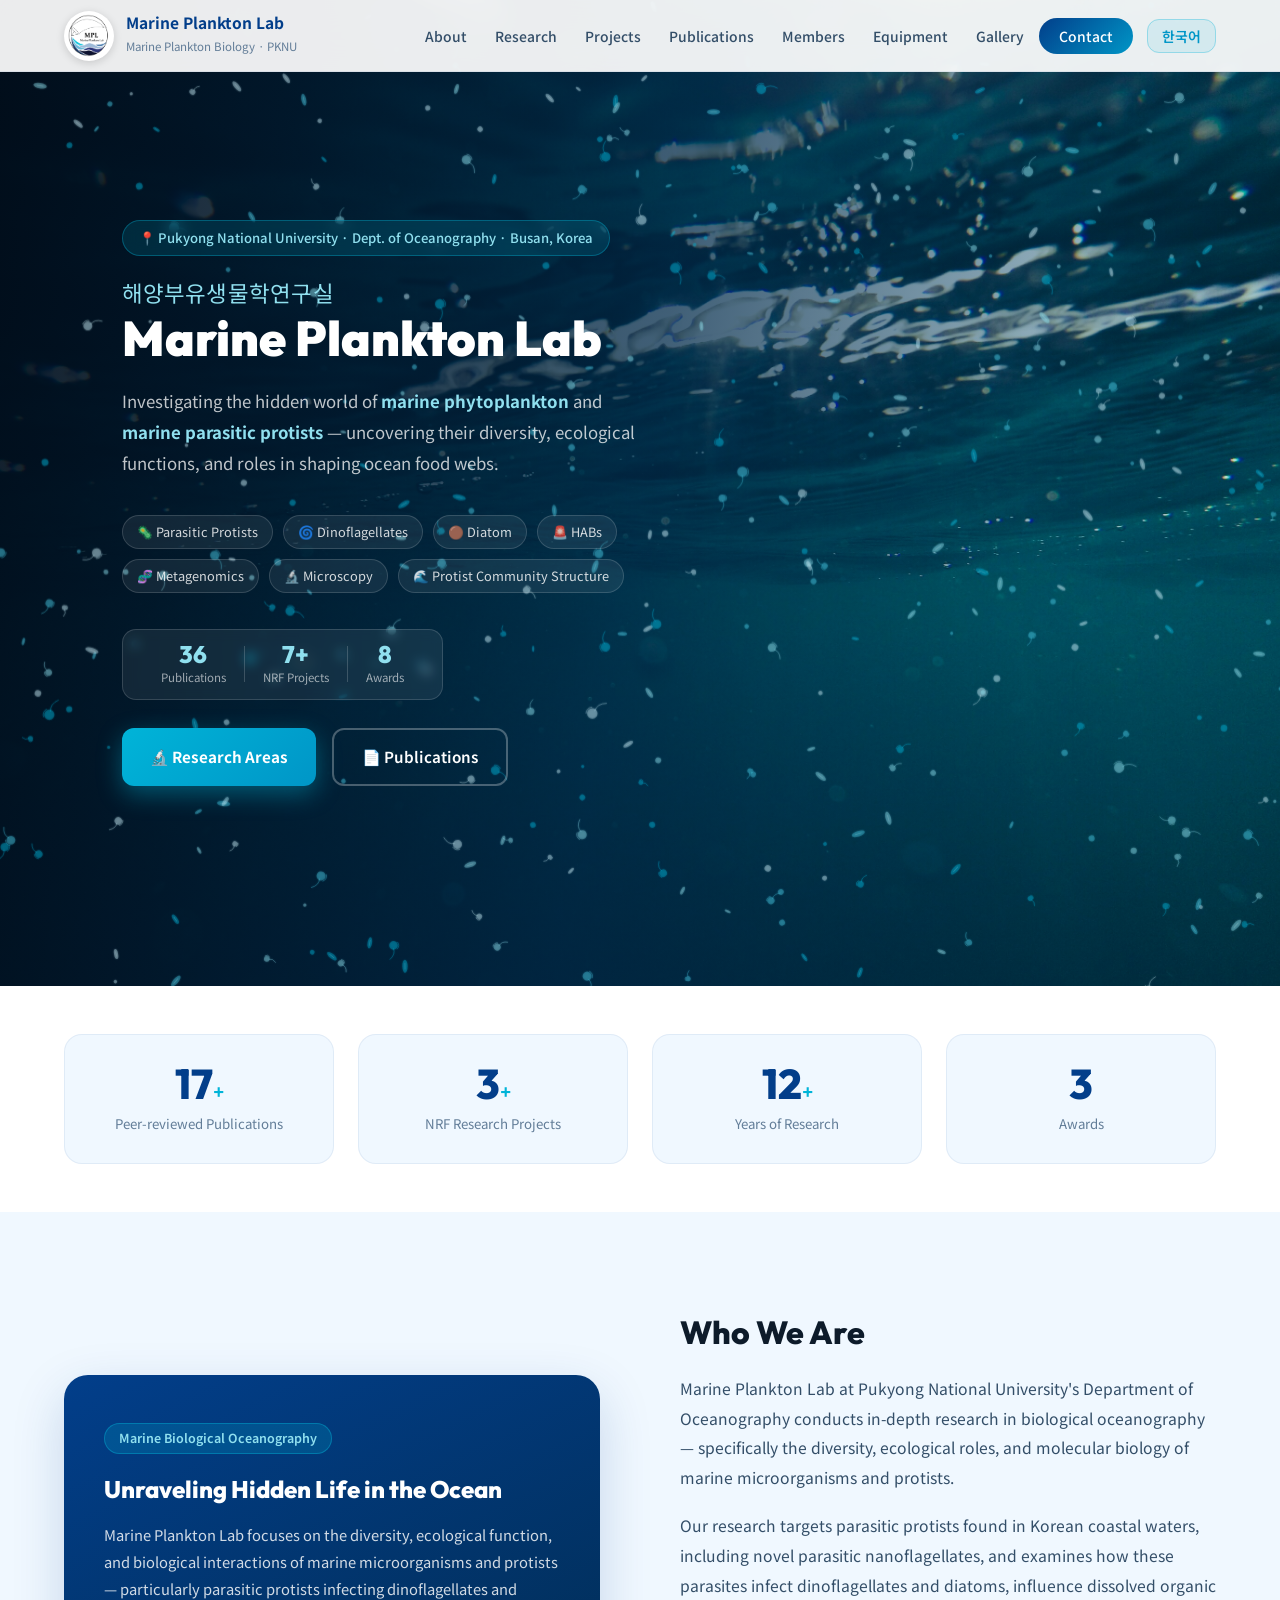
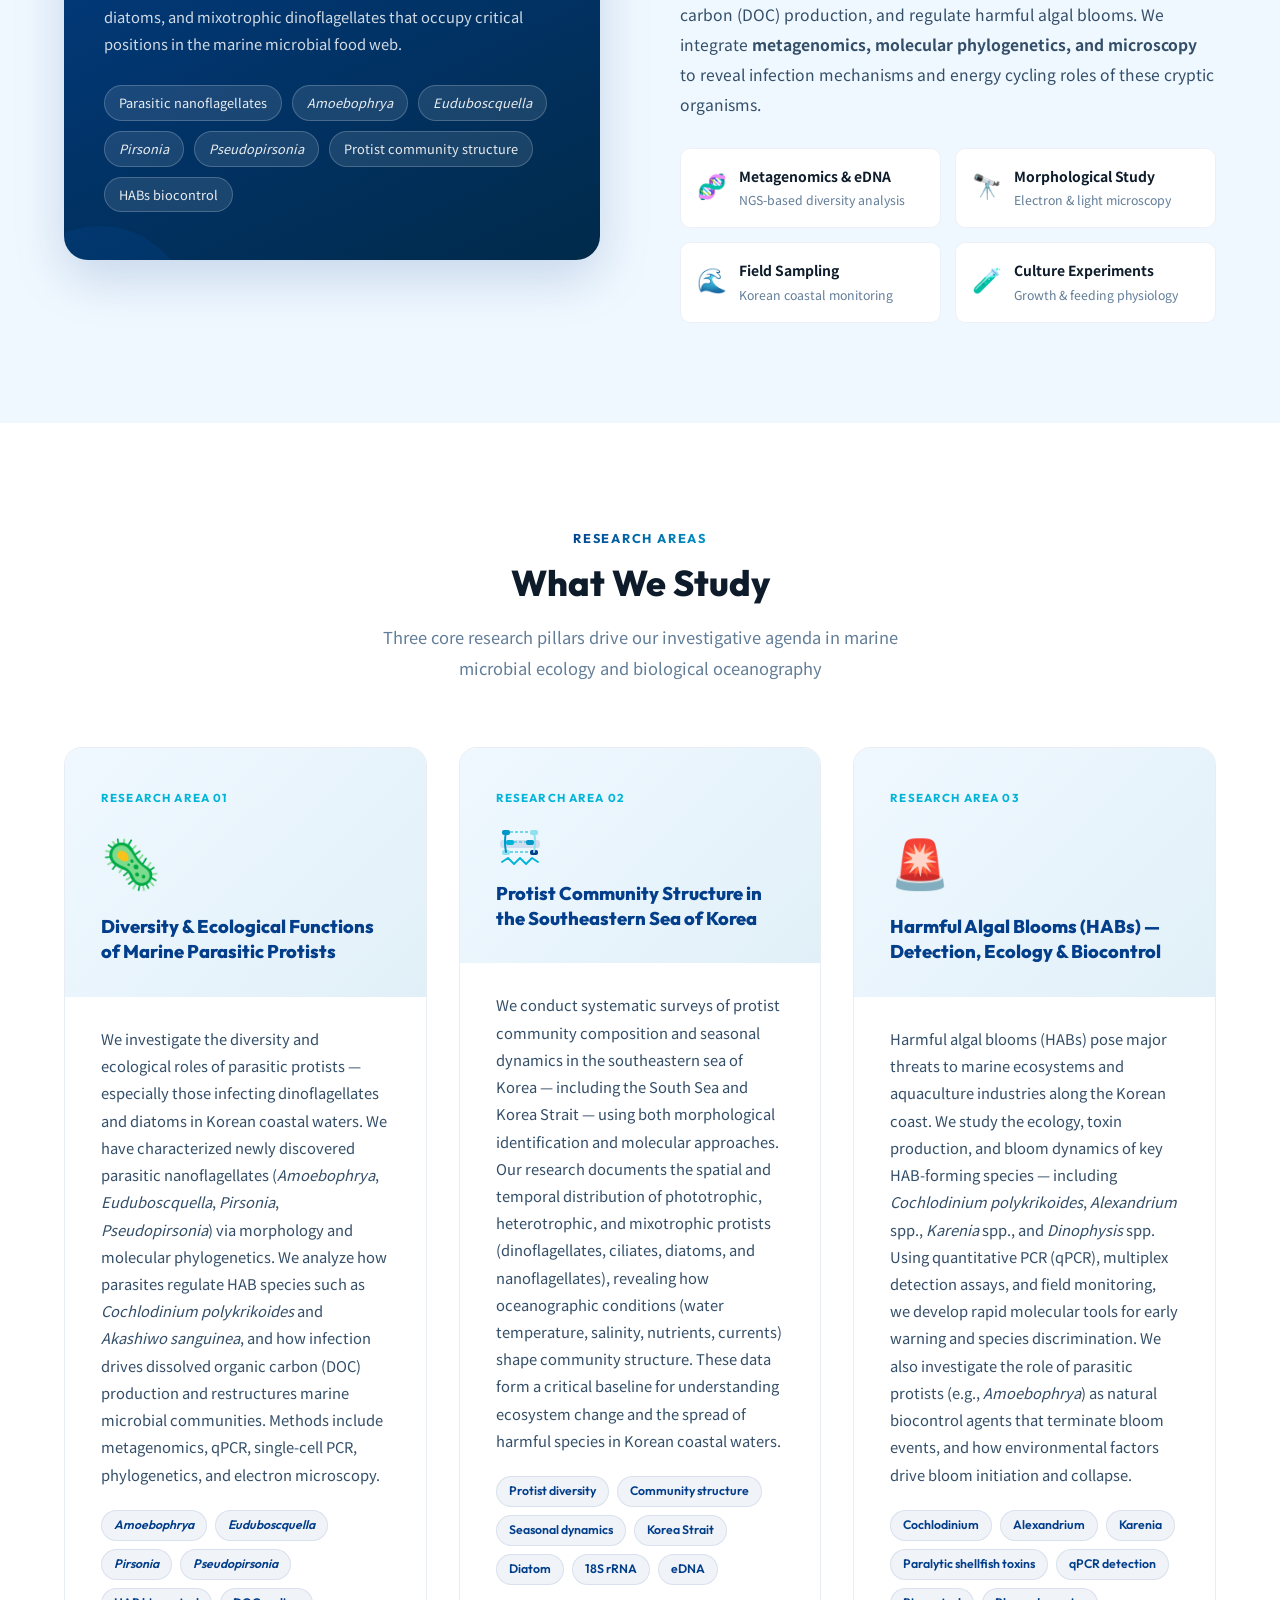
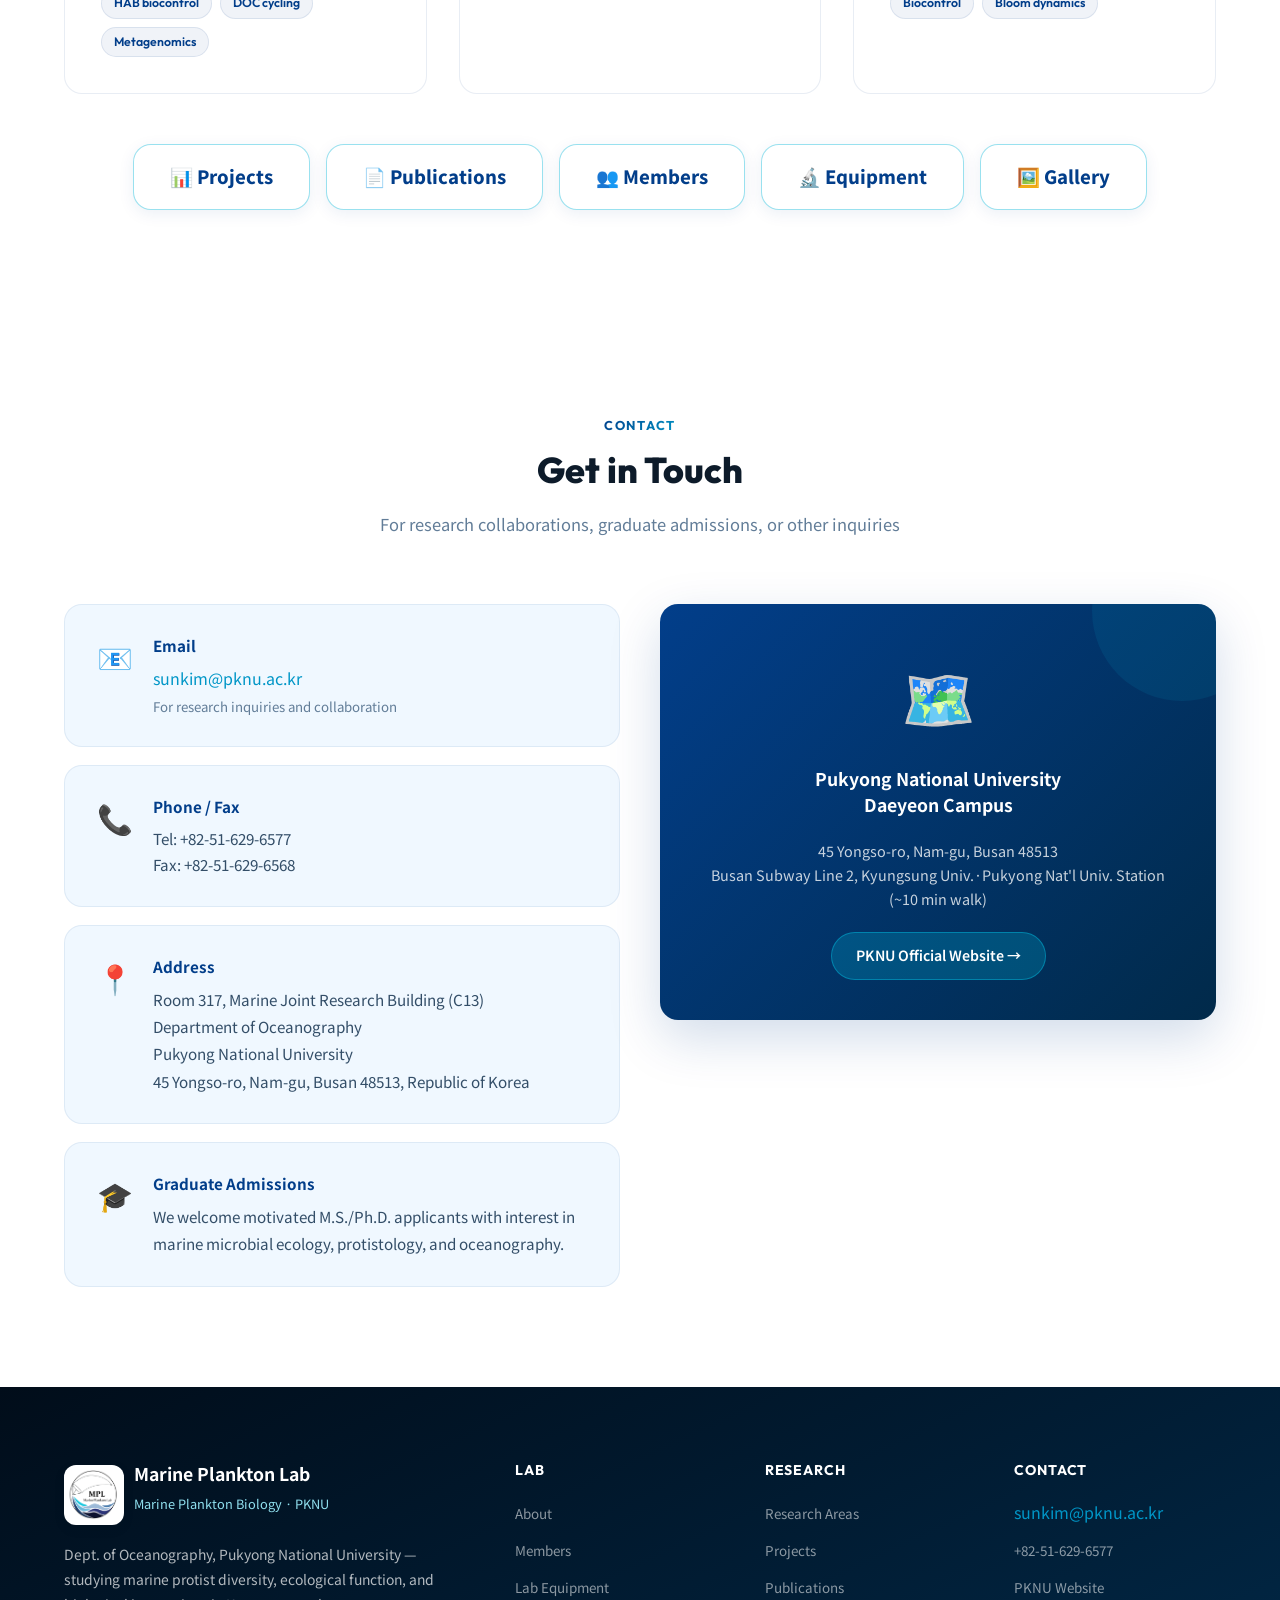
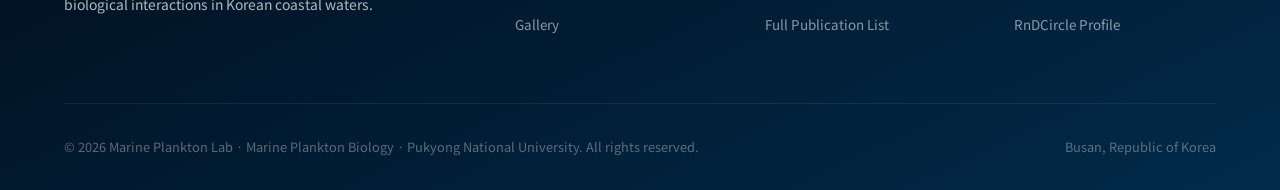
==== index_en.html @ 4f259796 "revision" ====
<!DOCTYPE html>
<html lang="en">

<head>
  <meta charset="UTF-8" />
  <meta name="viewport" content="width=device-width, initial-scale=1.0" />
  <!-- Security Headers for GitHub Pages -->
  <meta http-equiv="Content-Security-Policy" content="upgrade-insecure-requests; default-src 'self' 'unsafe-inline' 'unsafe-eval' https: data:;" />
  <meta http-equiv="X-Content-Type-Options" content="nosniff" />
  <meta name="referrer" content="strict-origin-when-cross-origin" />
  <title>Marine Plankton Lab | PKNU</title>
  <meta name="description"
    content="Marine Plankton Lab at Pukyong National University — studying marine parasitic protists, protist community structure, and harmful algal blooms in Korean coastal waters." />
  <link rel="stylesheet" href="css/style.css" />
  <link rel="icon"
    href="data:image/svg+xml,<svg xmlns='http://www.w3.org/2000/svg' viewBox='0 0 100 100'><text y='.9em' font-size='90'>🔬</text></svg>" />
</head>

<body>

  <!-- ===================== NAVBAR ===================== -->
  <nav class="navbar" id="navbar">
    <a href="#home" class="nav-brand">
      <div class="nav-logo-icon">
        <img src="images/대지 1.png" alt="MPL Logo">
      </div>
      <div class="nav-brand-text">
        <h1>Marine Plankton Lab</h1>
        <span>Marine Plankton Biology · PKNU</span>
      </div>
    </a>
    <ul class="nav-links" id="nav-links">
      <li><a href="#about">About</a></li>
      <li><a href="#research">Research</a></li>
      <li><a href="pages/projects.html">Projects</a></li>
      <li><a href="pages/publications.html">Publications</a></li>
      <li><a href="pages/members.html">Members</a></li>
      <li><a href="pages/equipment.html">Equipment</a></li>
      <li><a href="pages/gallery.html">Gallery</a></li>
      <li><a href="#contact" class="nav-cta">Contact</a></li>
      <li class="lang-toggle"><a href="index.html">한국어</a></li>
    </ul>
    <button class="nav-toggle" id="nav-toggle" aria-label="Toggle menu">
      <span></span><span></span><span></span>
    </button>
  </nav>

  <!-- ===================== HERO ===================== -->
  <section class="hero" id="home">
    <div class="hero-particles" id="particles"></div>

    <!-- Organism silhouettes background -->
    <div class="hero-organisms" aria-hidden="true">
      <div class="org org-1">🦠</div>
      <div class="org org-2">🌀</div>
      <div class="org org-3">🧫</div>
      <div class="org org-4">🔬</div>
      <div class="org org-5">🦠</div>
      <div class="org org-6">🌊</div>
    </div>

    <!-- Background Image -->
    <div class="hero-visual fade-in">
      <img src="images/hero_cover.jpg" alt="Pristine Deep Ocean Water">
    </div>

    <!-- Plankton Canvas Background -->
    <div class="hero-canvas-wrapper fade-in" style="transition-delay: .2s;">
      <canvas id="plankton-canvas"></canvas>
    </div>

    <div class="hero-content">
      <div class="hero-text fade-in">
        <div class="hero-badge">📍 Pukyong National University · Dept. of Oceanography · Busan, Korea</div>
        <h1 class="hero-title">
          <span class="ko">해양부유생물학연구실</span>
          Marine Plankton Lab
        </h1>
        <p class="hero-subtitle">
          Investigating the hidden world of <strong style="color:var(--accent2)">marine phytoplankton</strong> and
          <strong style="color:var(--accent2)">marine parasitic protists</strong> — uncovering their diversity,
          ecological functions, and roles in shaping ocean food webs.
        </p>
        <div class="hero-keywords">
          <div class="hero-kw-row">
            <span class="hero-kw">🦠 Parasitic Protists</span>
            <span class="hero-kw">🌀 Dinoflagellates</span>
            <span class="hero-kw">🟤 Diatom</span>
            <span class="hero-kw">🚨 HABs</span>
          </div>
          <div class="hero-kw-row">
            <span class="hero-kw">🧬 Metagenomics</span>
            <span class="hero-kw">🔬 Microscopy</span>
            <span class="hero-kw">🌊 Protist Community Structure</span>
          </div>
        </div>
        <div class="hero-stats-mini">
          <div class="hsm-item" style="cursor:pointer;" onclick="location.href='pages/publications.html'"><span class="hsm-num">36</span><span class="hsm-lbl">Publications</span></div>
          <div class="hsm-divider"></div>
          <div class="hsm-item" style="cursor:pointer;" onclick="location.href='pages/projects.html'"><span class="hsm-num">7+</span><span class="hsm-lbl">NRF Projects</span></div>
          <div class="hsm-divider"></div>
          <div class="hsm-item" style="cursor:pointer;" onclick="location.href='pages/awards.html'"><span class="hsm-num">8</span><span class="hsm-lbl">Awards</span></div>
        </div>
        <div class="hero-actions">
          <a href="#research" class="btn-primary">🔬 Research Areas</a>
          <a href="pages/publications.html" class="btn-outline">📄 Publications</a>
        </div>
      </div>
    </div>

    <div class="hero-wave">
      <svg viewBox="0 0 1440 110" preserveAspectRatio="none" xmlns="http://www.w3.org/2000/svg">
        <path d="M0,55 C240,95 480,15 720,55 C960,95 1200,15 1440,55 L1440,110 L0,110 Z" fill="#ffffff" />
      </svg>
    </div>
  </section>

  <!-- ===================== STATS ===================== -->
  <section class="stats-bar" id="stats">
    <div class="stats-grid">
      <div class="stat-item fade-in" style="cursor:pointer;" onclick="location.href='pages/publications.html'">
        <div class="stat-value"><span class="count" data-target="36">0</span><span class="stat-unit">+</span></div>
        <div class="stat-label">Peer-reviewed Publications</div>
      </div>
      <div class="stat-item fade-in" style="transition-delay:.1s; cursor:pointer;" onclick="location.href='pages/projects.html'">
        <div class="stat-value"><span class="count" data-target="7">0</span><span class="stat-unit">+</span></div>
        <div class="stat-label">NRF Research Projects</div>
      </div>
      <div class="stat-item fade-in" style="transition-delay:.2s">
        <div class="stat-value"><span class="count" data-target="27">0</span><span class="stat-unit">+</span></div>
        <div class="stat-label">Years of Research</div>
      </div>
      <div class="stat-item fade-in" style="transition-delay:.3s; cursor:pointer;" onclick="location.href='pages/awards.html'">
        <div class="stat-value"><span class="count" data-target="8">0</span></div>
        <div class="stat-label">Awards</div>
      </div>
    </div>
  </section>

  <!-- ===================== ABOUT ===================== -->
  <section class="about-section" id="about">
    <div class="section-inner">
      <div class="about-grid">
        <div class="about-card fade-in">
          <div class="about-card-tag">Marine Biological Oceanography</div>
          <h3>Unraveling Hidden Life in the Ocean</h3>
          <p>
            Marine Plankton Lab focuses on the diversity, ecological function, and biological interactions of marine
            microorganisms and protists — particularly parasitic protists infecting dinoflagellates and diatoms,
            and mixotrophic dinoflagellates that occupy critical positions in the marine microbial food web.
          </p>
          <div class="about-topics">
            <span class="about-topic">Parasitic nanoflagellates</span>
            <span class="about-topic"><i>Amoebophrya</i></span>
            <span class="about-topic"><i>Euduboscquella</i></span>
            <span class="about-topic"><i>Pirsonia</i></span>
            <span class="about-topic"><i>Pseudopirsonia</i></span>
            <span class="about-topic">Protist community structure</span>
            <span class="about-topic">HABs biocontrol</span>
          </div>
        </div>
        <div class="about-text fade-in" style="transition-delay:.15s">
          <h2>Who We Are</h2>
          <p>
            Marine Plankton Lab at Pukyong National University's Department of Oceanography conducts in-depth research
            in biological oceanography — specifically the diversity, ecological roles, and molecular biology of
            marine microorganisms and protists.
          </p>
          <p>
            Our research targets parasitic protists found in Korean coastal waters, including novel parasitic
            nanoflagellates, and examines how these parasites infect dinoflagellates and diatoms, influence dissolved
            organic carbon (DOC) production, and regulate harmful algal blooms. We integrate
            <strong>metagenomics, molecular phylogenetics, and microscopy</strong>
            to reveal infection mechanisms and energy cycling roles of these cryptic organisms.
          </p>
          <div class="about-pillars">
            <div class="pillar">
              <div class="pillar-icon">🧬</div>
              <div>
                <div class="pillar-label">Metagenomics & eDNA</div>
                <div class="pillar-sub">NGS-based diversity analysis</div>
              </div>
            </div>
            <div class="pillar">
              <div class="pillar-icon">🔭</div>
              <div>
                <div class="pillar-label">Morphological Study</div>
                <div class="pillar-sub">Electron & light microscopy</div>
              </div>
            </div>
            <div class="pillar">
              <div class="pillar-icon">🌊</div>
              <div>
                <div class="pillar-label">Field Sampling</div>
                <div class="pillar-sub">Korean coastal monitoring</div>
              </div>
            </div>
            <div class="pillar">
              <div class="pillar-icon">🧪</div>
              <div>
                <div class="pillar-label">Culture Experiments</div>
                <div class="pillar-sub">Growth & feeding physiology</div>
              </div>
            </div>
          </div>
        </div>
      </div>
    </div>
  </section>

  <!-- ===================== RESEARCH ===================== -->
  <section class="research-section" id="research">
    <div class="section-inner">
      <div class="section-header">
        <div class="section-tag">Research Areas</div>
        <h2 class="section-title">What We Study</h2>
        <p class="section-desc">Three core research pillars drive our investigative agenda in marine microbial ecology
          and biological oceanography</p>
      </div>
      <div class="research-grid research-grid-3">
        <div class="research-card fade-in">
          <div class="rc-header">
            <div class="rc-num">Research Area 01</div>
            <div class="rc-icon">🦠</div>
            <div class="rc-title">Diversity & Ecological Functions of Marine Parasitic Protists</div>
          </div>
          <div class="rc-body">
            <p class="rc-desc">
              We investigate the diversity and ecological roles of parasitic protists — especially those infecting
              dinoflagellates and diatoms in Korean coastal waters. We have characterized newly discovered parasitic
              nanoflagellates (<em><i>Amoebophrya</i></em>, <em><i>Euduboscquella</i></em>, <em><i>Pirsonia</i></em>,
              <em><i>Pseudopirsonia</i></em>) via morphology
              and molecular phylogenetics. We analyze how parasites regulate HAB species such as
              <em>Cochlodinium polykrikoides</em> and <em>Akashiwo sanguinea</em>, and how infection drives dissolved
              organic carbon (DOC) production and restructures marine microbial communities.
              Methods include metagenomics, qPCR, single-cell PCR, phylogenetics, and electron microscopy.
            </p>
            <div class="rc-tags">
              <span class="rc-tag"><i>Amoebophrya</i></span>
              <span class="rc-tag"><i>Euduboscquella</i></span>
              <span class="rc-tag"><i>Pirsonia</i></span>
              <span class="rc-tag"><i>Pseudopirsonia</i></span>
              <span class="rc-tag">HAB biocontrol</span>
              <span class="rc-tag">DOC cycling</span>
              <span class="rc-tag">Metagenomics</span>
            </div>
          </div>
        </div>
        <div class="research-card fade-in" style="transition-delay:.1s">
          <div class="rc-header">
            <div class="rc-num">Research Area 02</div>
            <div class="rc-icon" style="font-size:0;">
              <svg width="48" height="48" viewBox="0 0 48 48" xmlns="http://www.w3.org/2000/svg" style="display:block;">
                <rect x="4" y="20" width="40" height="8" rx="3" fill="#023E8A" opacity="0.12" />
                <!-- DNA double helix bars -->
                <rect x="6" y="10" width="8" height="5" rx="2" fill="#0096C7" />
                <rect x="34" y="10" width="8" height="5" rx="2" fill="#90E0EF" />
                <line x1="14" y1="12" x2="34" y2="12" stroke="#48cae4" stroke-width="1.5" stroke-dasharray="3 2" />
                <rect x="10" y="20" width="8" height="5" rx="2" fill="#00B4D8" />
                <rect x="30" y="20" width="8" height="5" rx="2" fill="#0096C7" />
                <line x1="18" y1="22" x2="30" y2="22" stroke="#48cae4" stroke-width="1.5" stroke-dasharray="3 2" />
                <rect x="6" y="30" width="8" height="5" rx="2" fill="#90E0EF" />
                <rect x="34" y="30" width="8" height="5" rx="2" fill="#023E8A" />
                <line x1="14" y1="32" x2="34" y2="32" stroke="#48cae4" stroke-width="1.5" stroke-dasharray="3 2" />
                <!-- Backbone lines -->
                <path d="M10,12 Q8,22 10,32" fill="none" stroke="#0096C7" stroke-width="2" stroke-linecap="round" />
                <path d="M38,12 Q40,22 38,32" fill="none" stroke="#90E0EF" stroke-width="2" stroke-linecap="round" />
                <!-- Sequencing wave at bottom -->
                <polyline points="6,42 12,38 18,44 24,38 30,44 36,38 42,42" fill="none" stroke="#00B4D8"
                  stroke-width="1.8" stroke-linecap="round" stroke-linejoin="round" />
              </svg>
            </div>
            <div class="rc-title">Protist Community Structure in the Southeastern Sea of Korea</div>
          </div>
          <div class="rc-body">
            <p class="rc-desc">
              We conduct systematic surveys of protist community composition and seasonal dynamics in the
              southeastern sea of Korea — including the South Sea and Korea Strait — using both morphological
              identification and molecular approaches. Our research documents the spatial and temporal distribution
              of phototrophic, heterotrophic, and mixotrophic protists (dinoflagellates, ciliates, diatoms, and
              nanoflagellates), revealing how oceanographic conditions (water temperature, salinity, nutrients,
              currents) shape community structure. These data form a critical baseline for understanding
              ecosystem change and the spread of harmful species in Korean coastal waters.
            </p>
            <div class="rc-tags">
              <span class="rc-tag">Protist diversity</span>
              <span class="rc-tag">Community structure</span>
              <span class="rc-tag">Seasonal dynamics</span>
              <span class="rc-tag">Korea Strait</span>
              <span class="rc-tag">Diatom</span>
              <span class="rc-tag">18S rRNA</span>
              <span class="rc-tag">eDNA</span>
            </div>
          </div>
        </div>
        <div class="research-card fade-in" style="transition-delay:.2s">
          <div class="rc-header">
            <div class="rc-num">Research Area 03</div>
            <div class="rc-icon">🚨</div>
            <div class="rc-title">Harmful Algal Blooms (HABs) — Detection, Ecology & Biocontrol</div>
          </div>
          <div class="rc-body">
            <p class="rc-desc">
              Harmful algal blooms (HABs) pose major threats to marine ecosystems and aquaculture industries
              along the Korean coast. We study the ecology, toxin production, and bloom dynamics of key
              HAB-forming species — including <em><i>Cochlodinium polykrikoides</i></em>, <em><i>Alexandrium</i></em>
              spp.,
              <em><i>Karenia</i></em> spp., and <em><i>Dinophysis</i></em> spp. Using quantitative PCR (qPCR), multiplex
              detection assays, and field monitoring, we develop rapid molecular tools for early warning
              and species discrimination. We also investigate the role of parasitic protists
              (e.g., <em><i>Amoebophrya</i></em>) as natural biocontrol agents that terminate bloom events,
              and how environmental factors drive bloom initiation and collapse.
            </p>
            <div class="rc-tags">
              <span class="rc-tag">Cochlodinium</span>
              <span class="rc-tag">Alexandrium</span>
              <span class="rc-tag">Karenia</span>
              <span class="rc-tag">Paralytic shellfish toxins</span>
              <span class="rc-tag">qPCR detection</span>
              <span class="rc-tag">Biocontrol</span>
              <span class="rc-tag">Bloom dynamics</span>
            </div>
          </div>
        </div>
      </div>

      <!-- Category Jump Links -->
      <div class="category-jump-links fade-in"
        style="text-align:center; margin-top: 50px; display: flex; justify-content: center; gap: 16px; flex-wrap: wrap;">
        <a href="pages/projects.html" class="btn-outline-primary">📊 Projects</a>
        <a href="pages/publications.html" class="btn-outline-primary">📄 Publications</a>
        <a href="pages/members.html" class="btn-outline-primary">👥 Members</a>
        <a href="pages/equipment.html" class="btn-outline-primary">🔬 Equipment</a>
        <a href="pages/gallery.html" class="btn-outline-primary">🖼️ Gallery</a>
      </div>
    </div>
  </section>

  <!-- ===================== CONTACT ===================== -->

  <section id="contact" style="background: var(--white); padding: 100px 5%;">
    <div class="section-inner">
      <div class="section-header">
        <div class="section-tag">Contact</div>
        <h2 class="section-title">Get in Touch</h2>
        <p class="section-desc">For research collaborations, graduate admissions, or other inquiries</p>
      </div>
      <div style="display:grid; grid-template-columns:1fr 1fr; gap:40px; align-items:start;">
        <div style="display:flex; flex-direction:column; gap:18px;" class="fade-in">
          <div class="contact-card">
            <div style="font-size:1.8rem;">📧</div>
            <div>
              <h4>Email</h4>
              <a href="#" class="em-lock" data-em="c3Vua2ltQHBrbnUuYWMua3I=" style="color:var(--teal); font-size:1rem;"></a>
              <p style="color:var(--text-light); font-size:0.83rem; margin-top:4px;">For research inquiries and
                collaboration</p>
            </div>
          </div>
          <div class="contact-card">
            <div style="font-size:1.8rem;">📞</div>
            <div>
              <h4>Phone / Fax</h4>
              <p style="color:var(--text-mid); font-size:0.95rem;">Tel: <span class="enc-text" data-val="KzgyLTUxLTYyOS02NTc3"></span><br>Fax: <span class="enc-text" data-val="KzgyLTUxLTYyOS02NTY4"></span></p>
            </div>
          </div>
          <div class="contact-card">
            <div style="font-size:1.8rem;">📍</div>
            <div>
              <h4>Address</h4>
              <p style="color:var(--text-mid); line-height:1.8; font-size:0.95rem;">
                Room 317, Marine Joint Research Building (C13)<br>
                Department of Oceanography<br>
                Pukyong National University<br>
                45 Yongso-ro, Nam-gu, Busan 48513, Republic of Korea
              </p>
            </div>
          </div>
          <div class="contact-card">
            <div style="font-size:1.8rem;">🎓</div>
            <div>
              <h4>Graduate Admissions</h4>
              <p style="color:var(--text-mid); line-height:1.8; font-size:0.95rem;">
                We welcome motivated M.S./Ph.D. applicants with interest in marine microbial ecology, protistology, and
                oceanography.
              </p>
            </div>
          </div>
        </div>
        <div class="fade-in" style="transition-delay:.15s;">
          <div class="contact-map-card">
            <div style="font-size:60px; position:relative; z-index:1;">🗺️</div>
            <h3>Pukyong National University<br>Daeyeon Campus</h3>
            <p style="opacity:.78; font-size:0.9rem; line-height:1.7; position:relative; z-index:1;">
              45 Yongso-ro, Nam-gu, Busan 48513<br>
              Busan Subway Line 2, Kyungsung Univ.·Pukyong Nat'l Univ. Station <br /> (~10 min walk)
            </p>
            <a href="https://www.pknu.ac.kr" target="_blank" class="contact-map-btn">PKNU Official Website →</a>
          </div>
        </div>
      </div>
    </div>
  </section>

  <!-- ===================== FOOTER ===================== -->
  <footer>
    <div style="max-width:1280px; margin:0 auto;">
      <div class="footer-grid">
        <div class="footer-brand">
          <div style="display:flex; align-items:center; gap:10px; margin-bottom:12px;">
            <div
              style="width:60px; height:60px; background:white; border-radius:12px; display:flex; align-items:center; justify-content:center; overflow:hidden; box-shadow: 0 4px 12px rgba(0,0,0,0.08); flex-shrink:0;">
              <img src="images/대지 1.png" alt="MPL Logo" style="width:100%; height:100%; object-fit:contain;">
            </div>
            <div>
              <h3>Marine Plankton Lab</h3>
              <div class="fb-en">Marine Plankton Biology · PKNU</div>
            </div>
          </div>
          <p>Dept. of Oceanography, Pukyong National University — studying marine protist diversity, ecological
            function, and biological interactions in Korean coastal waters.</p>
        </div>
        <div class="footer-col">
          <h4>Lab</h4>
          <ul>
            <li><a href="#about">About</a></li>
            <li><a href="pages/members.html">Members</a></li>
            <li><a href="pages/equipment.html">Lab Equipment</a></li>
            <li><a href="pages/gallery.html">Gallery</a></li>
          </ul>
        </div>
        <div class="footer-col">
          <h4>Research</h4>
          <ul>
            <li><a href="#research">Research Areas</a></li>
            <li><a href="#projects">Projects</a></li>
            <li><a href="#publications">Publications</a></li>
            <li><a href="pages/publications.html">Full Publication List</a></li>
          </ul>
        </div>
        <div class="footer-col">
          <h4>Contact</h4>
          <ul>
            <li><a href="#" class="em-lock" data-em="c3Vua2ltQHBrbnUuYWMua3I=" style="color:var(--teal); font-size:1rem;"></a></li>
            <li><a href="#" class="enc-link" data-prefix="tel:" data-val="KzgyNTE2Mjk2NTc3" data-text="KzgyLTUxLTYyOS02NTc3"></a></li>
            <li><a href="https://www.pknu.ac.kr" target="_blank">PKNU Website</a></li>
            <li><a href="https://app.rndcircle.io/lab/45056e42-fcaa-4c90-a55e-70f5f94de7d1" target="_blank">RnDCircle
                Profile</a></li>
          </ul>
        </div>
      </div>
      <div class="footer-bottom">
        <span>© 2026 Marine Plankton Lab · Marine Plankton Biology · Pukyong National University. All rights
          reserved.</span>
        <span>Busan, Republic of Korea</span>
      </div>
    </div>
  </footer>

  <script src="js/main.js"></script>
</body>

</html>
---- css/style.css ----
/* ============================================================
   Marine Plankton Lab — Marine Planktonology Research Lab
   Pukyong National University
   Main Stylesheet — Updated with CV data 2026-03
   ============================================================ */

@import url('https://fonts.googleapis.com/css2?family=Noto+Sans+KR:wght@300;400;500;700;900&family=Outfit:wght@300;400;600;700;800;900&display=swap');

/* ---- CSS Variables ---- */
:root {
  --primary: #023E8A;
  --primary-mid: #1565A8;
  --primary-light: #0077B6;
  --accent: #00B4D8;
  --accent2: #90E0EF;
  --teal: #0096C7;
  --deep: #012A4A;
  --surface: #F0F8FF;
  --surface2: #E1F0F8;
  --text-dark: #0D1B2A;
  --text-mid: #334E68;
  --text-light: #627D98;
  --white: #FFFFFF;
  --card-shadow: 0 8px 32px rgba(0, 62, 138, 0.10);
  --card-shadow-hover: 0 18px 52px rgba(0, 62, 138, 0.18);
  --radius: 18px;
  --radius-sm: 10px;
  --transition: all 0.35s cubic-bezier(0.4, 0, 0.2, 1);
}

/* ---- Reset ---- */
*,
*::before,
*::after {
  box-sizing: border-box;
  margin: 0;
  padding: 0;
}

html {
  scroll-behavior: smooth;
  font-size: 16px;
}

body {
  font-family: 'Noto Sans KR', 'Outfit', sans-serif;
  background: var(--white);
  color: var(--text-dark);
  overflow-x: hidden;
  line-height: 1.7;
}

a {
  text-decoration: none;
  color: inherit;
}

img {
  max-width: 100%;
  display: block;
}

ul {
  list-style: none;
}

/* ============================================================
   NAVBAR
   ============================================================ */
.navbar {
  position: fixed;
  top: 0;
  left: 0;
  right: 0;
  z-index: 1000;
  display: flex;
  align-items: center;
  justify-content: space-between;
  padding: 0 5%;
  height: 72px;
  background: rgba(255, 255, 255, 0.92);
  backdrop-filter: blur(18px);
  -webkit-backdrop-filter: blur(18px);
  border-bottom: 1px solid rgba(0, 62, 138, 0.07);
  transition: var(--transition);
}

.navbar.scrolled {
  height: 60px;
  background: rgba(255, 255, 255, 0.98);
  box-shadow: 0 4px 24px rgba(0, 62, 138, 0.09);
}

.nav-brand {
  display: flex;
  align-items: center;
  gap: 12px;
  text-decoration: none;
}

.nav-logo-icon {
  width: 50px;
  height: 50px;
  background: white;
  border-radius: 50%;
  display: flex;
  align-items: center;
  justify-content: center;
  flex-shrink: 0;
  overflow: hidden;
  box-shadow: 0 2px 8px rgba(0, 0, 0, 0.15);
}

.nav-logo-icon img {
  width: 100%;
  height: 100%;
  object-fit: contain;
}

.nav-brand-text h1 {
  font-size: 0.97rem;
  font-weight: 700;
  color: var(--primary);
  line-height: 1.2;
}

.nav-brand-text span {
  font-size: 0.72rem;
  color: var(--text-light);
}

.nav-links {
  display: flex;
  align-items: center;
  gap: 2px;
}

.nav-links a {
  padding: 8px 13px;
  border-radius: var(--radius-sm);
  font-size: 0.87rem;
  font-weight: 500;
  color: var(--text-mid);
  transition: var(--transition);
  position: relative;
}

.nav-links a::after {
  content: '';
  position: absolute;
  bottom: 3px;
  left: 50%;
  right: 50%;
  height: 2px;
  background: var(--accent);
  border-radius: 2px;
  transition: var(--transition);
}

.nav-links a:hover {
  color: var(--primary);
}

.nav-links a:hover::after,
.nav-links a.active::after {
  left: 13px;
  right: 13px;
}

.nav-links a.active {
  color: var(--primary);
  font-weight: 700;
}

.nav-links .lang-toggle a {
  background: rgba(0, 180, 216, 0.1);
  color: var(--teal);
  border-radius: 12px;
  font-weight: 600;
  padding: 6px 14px;
  margin-left: 12px;
  border: 1px solid rgba(0, 180, 216, 0.3);
}

.nav-links .lang-toggle a::after {
  display: none;
}

.nav-links .lang-toggle a:hover {
  background: var(--teal);
  color: var(--white);
  border-color: var(--teal);
}

.nav-cta {
  background: linear-gradient(135deg, var(--primary), var(--teal)) !important;
  color: var(--white) !important;
  border-radius: 24px !important;
  padding: 8px 20px !important;
}

.nav-cta:hover {
  transform: translateY(-1px);
  box-shadow: 0 6px 18px rgba(0, 150, 199, 0.4);
}

.nav-cta::after {
  display: none !important;
}

.nav-toggle {
  display: none;
  flex-direction: column;
  gap: 5px;
  cursor: pointer;
  padding: 4px;
}

.nav-toggle span {
  display: block;
  width: 24px;
  height: 2px;
  background: var(--primary);
  border-radius: 2px;
  transition: var(--transition);
}

/* ============================================================
   HERO
   ============================================================ */
.hero {
  min-height: 100vh;
  position: relative;
  display: flex;
  align-items: center;
  overflow: hidden;
  background: linear-gradient(165deg, #010d1a 0%, #012a4a 35%, #013a63 65%, #014f86 100%);
}

.hero-particles {
  position: absolute;
  inset: 0;
  overflow: hidden;
  pointer-events: none;
  z-index: 1;
}

.particle {
  position: absolute;
  border-radius: 50%;
  background: rgba(0, 180, 216, 0.12);
  animation: floatUp linear infinite;
}

@keyframes floatUp {
  0% {
    transform: translateY(100vh) scale(0);
    opacity: 0;
  }

  10% {
    opacity: 1;
  }

  90% {
    opacity: 0.5;
  }

  100% {
    transform: translateY(-20vh) scale(1.5);
    opacity: 0;
  }
}

.hero-content {
  position: relative;
  z-index: 2;
  max-width: 900px;
  margin: 0;
  padding: 120px 5% 100px;
  display: block;
  width: 100%;
  pointer-events: none;
}

.hero-text {
  color: var(--white);
}

.hero-badge {
  display: inline-flex;
  align-items: center;
  gap: 8px;
  background: rgba(0, 180, 216, 0.15);
  border: 1px solid rgba(0, 180, 216, 0.35);
  color: var(--accent2);
  padding: 6px 16px;
  border-radius: 24px;
  font-size: 0.82rem;
  font-weight: 500;
  margin-bottom: 24px;
  backdrop-filter: blur(8px);
}

.hero-title {
  font-size: clamp(2rem, 3.8vw, 3.2rem);
  font-weight: 900;
  font-family: 'Outfit', sans-serif;
  line-height: 1.12;
  margin-bottom: 20px;
}

.hero-title .ko {
  display: block;
  font-size: clamp(1rem, 1.9vw, 1.4rem);
  font-weight: 400;
  color: var(--accent2);
  margin-bottom: 6px;
  font-family: 'Noto Sans KR', sans-serif;
  letter-spacing: 0.01em;
}

.hero-subtitle {
  font-size: 1.05rem;
  color: rgba(255, 255, 255, 0.75);
  margin-bottom: 36px;
  max-width: 540px;
  line-height: 1.85;
}

.hero-keywords {
  display: flex;
  flex-direction: column;
  gap: 10px;
  margin-bottom: 36px;
}

.hero-kw-row {
  display: flex;
  flex-wrap: wrap;
  gap: 10px;
}

.hero-kw {
  background: rgba(255, 255, 255, 0.07);
  border: 1px solid rgba(255, 255, 255, 0.15);
  color: rgba(255, 255, 255, 0.82);
  padding: 5px 14px;
  border-radius: 20px;
  font-size: 0.8rem;
}

.hero-actions {
  display: flex;
  gap: 16px;
  flex-wrap: wrap;
  pointer-events: auto;
}

.btn-primary {
  display: inline-flex;
  align-items: center;
  gap: 8px;
  background: linear-gradient(135deg, var(--accent), var(--teal));
  color: var(--white);
  padding: 14px 28px;
  border-radius: 12px;
  font-weight: 700;
  font-size: 0.95rem;
  transition: var(--transition);
  box-shadow: 0 8px 24px rgba(0, 180, 216, 0.4);
}

.btn-primary:hover {
  transform: translateY(-3px);
  box-shadow: 0 12px 32px rgba(0, 180, 216, 0.5);
}

.btn-outline {
  display: inline-flex;
  align-items: center;
  gap: 8px;
  border: 2px solid rgba(255, 255, 255, 0.28);
  color: var(--white);
  padding: 14px 28px;
  border-radius: 12px;
  font-weight: 600;
  font-size: 0.95rem;
  transition: var(--transition);
}

.btn-outline:hover {
  border-color: var(--accent2);
  background: rgba(0, 180, 216, 0.1);
  transform: translateY(-2px);
}

.btn-outline-primary {
  display: inline-flex;
  align-items: center;
  justify-content: center;
  gap: 12px;
  background: var(--white);
  border: 1px solid rgba(0, 180, 216, 0.4);
  color: var(--primary);
  padding: 16px 36px;
  border-radius: 18px;
  font-weight: 800;
  font-size: 1.15rem;
  transition: var(--transition);
  box-shadow: 0 4px 16px rgba(0, 62, 138, 0.08);
}

.btn-outline-primary:hover {
  border-color: var(--accent);
  background: linear-gradient(135deg, var(--surface), var(--surface2));
  transform: translateY(-4px);
  box-shadow: 0 12px 28px rgba(0, 180, 216, 0.25);
  color: var(--primary-mid);
}

/* Plankton Canvas — full hero background */
.hero-canvas-wrapper {
  position: absolute;
  top: 0;
  left: 0;
  width: 100%;
  height: 100%;
  z-index: 2;
  pointer-events: none;
}

#plankton-canvas {
  width: 100%;
  height: 100%;
  display: block;
}

/* Hero visual — Full bleed background overlay */
.hero-visual {
  position: absolute;
  top: 0;
  left: 0;
  right: 0;
  bottom: 0;
  width: 100%;
  height: 100%;
  z-index: 1;
  pointer-events: none;
}

.hero-visual img {
  width: 100%;
  height: 100%;
  object-fit: cover;
}

.hero-visual::after {
  content: "";
  position: absolute;
  inset: 0;
  background: linear-gradient(100deg, rgba(1, 13, 26, 0.95) 0%, rgba(1, 42, 74, 0.75) 50%, rgba(0, 180, 216, 0.15) 100%);
}

/* keep old orb styles for fallback */
.hero-orb {
  width: 400px;
  height: 400px;
  position: relative;
}

.orb-ring {
  position: absolute;
  inset: 0;
  border-radius: 50%;
  border: 1px solid rgba(0, 180, 216, 0.15);
  animation: spin linear infinite;
}

.orb-ring:nth-child(2) {
  inset: 32px;
  animation-duration: 14s;
  animation-direction: reverse;
  border-color: rgba(0, 180, 216, 0.25);
}

.orb-ring:nth-child(3) {
  inset: 64px;
  animation-duration: 22s;
  border-color: rgba(72, 202, 228, 0.38);
}

.orb-ring:nth-child(1) {
  animation-duration: 18s;
}

@keyframes spin {
  from {
    transform: rotate(0deg);
  }

  to {
    transform: rotate(360deg);
  }
}

.orb-core {
  position: absolute;
  inset: 96px;
  border-radius: 50%;
  background: radial-gradient(circle at 35% 35%, rgba(0, 180, 216, 0.35), rgba(1, 42, 74, 0.9));
  display: flex;
  align-items: center;
  justify-content: center;
  font-size: 80px;
  box-shadow: 0 0 70px rgba(0, 180, 216, 0.25), inset 0 0 40px rgba(0, 100, 200, 0.2);
  animation: pulse 4s ease-in-out infinite;
}

@keyframes pulse {

  0%,
  100% {
    transform: scale(1);
  }

  50% {
    transform: scale(1.04);
    box-shadow: 0 0 90px rgba(0, 180, 216, 0.4);
  }
}

.orb-dot {
  position: absolute;
  border-radius: 50%;
  background: var(--accent2);
  box-shadow: 0 0 12px var(--accent);
}

.orb-dot:nth-child(4) {
  width: 12px;
  height: 12px;
  top: 22%;
  right: 14%;
  animation: floatDot 3s ease-in-out infinite;
}

.orb-dot:nth-child(5) {
  width: 8px;
  height: 8px;
  bottom: 26%;
  left: 10%;
  animation: floatDot 4s ease-in-out infinite 1s;
}

.orb-dot:nth-child(6) {
  width: 6px;
  height: 6px;
  top: 62%;
  right: 8%;
  animation: floatDot 3.5s ease-in-out infinite 0.5s;
}

@keyframes floatDot {

  0%,
  100% {
    transform: translateY(0)
  }

  50% {
    transform: translateY(-10px)
  }
}

/* Hero mini stats */
.hero-stats-mini {
  display: flex;
  align-items: center;
  gap: 0;
  background: rgba(255, 255, 255, 0.07);
  border: 1px solid rgba(255, 255, 255, 0.15);
  border-radius: 14px;
  padding: 12px 20px;
  margin-bottom: 28px;
  width: fit-content;
  backdrop-filter: blur(6px);
}

.hsm-item {
  display: flex;
  flex-direction: column;
  align-items: center;
  padding: 0 18px;
}

.hsm-num {
  font-size: 1.5rem;
  font-weight: 800;
  color: var(--accent2);
  line-height: 1;
  font-family: 'Outfit', sans-serif;
}

.hsm-lbl {
  font-size: 0.72rem;
  color: rgba(255, 255, 255, 0.6);
  margin-top: 2px;
}

.hsm-divider {
  width: 1px;
  height: 36px;
  background: rgba(255, 255, 255, 0.18);
}

/* Hero organism background */
.hero-organisms {
  position: absolute;
  inset: 0;
  pointer-events: none;
  overflow: hidden;
}

.org {
  position: absolute;
  font-size: clamp(60px, 8vw, 120px);
  opacity: 0.04;
  animation: orgFloat linear infinite;
  filter: blur(1px);
}

.org-1 {
  top: 10%;
  left: 5%;
  animation-duration: 25s;
  animation-delay: 0s;
}

.org-2 {
  top: 30%;
  left: 85%;
  animation-duration: 30s;
  animation-delay: -8s;
}

.org-3 {
  top: 60%;
  left: 20%;
  animation-duration: 22s;
  animation-delay: -14s;
}

.org-4 {
  top: 75%;
  left: 70%;
  animation-duration: 28s;
  animation-delay: -5s;
}

.org-5 {
  top: 15%;
  left: 50%;
  animation-duration: 35s;
  animation-delay: -18s;
}

.org-6 {
  top: 55%;
  left: 42%;
  animation-duration: 20s;
  animation-delay: -3s;
}

@keyframes orgFloat {
  0% {
    transform: translateY(0px) rotate(0deg) scale(1);
  }

  33% {
    transform: translateY(-30px) rotate(120deg) scale(1.08);
  }

  66% {
    transform: translateY(15px) rotate(240deg) scale(0.95);
  }

  100% {
    transform: translateY(0px) rotate(360deg) scale(1);
  }
}

/* Hero info cards (organism labels) */
.hero-info-card {
  position: absolute;
  display: flex;
  align-items: center;
  gap: 10px;
  background: rgba(255, 255, 255, 0.09);
  border: 1px solid rgba(255, 255, 255, 0.18);
  backdrop-filter: blur(12px);
  border-radius: 12px;
  padding: 9px 14px;
  color: white;
  font-size: 0.82rem;
  animation: floatDot 4s ease-in-out infinite;
  white-space: nowrap;
  z-index: 3;
}

.hic-1 {
  top: 12%;
  right: -8%;
  animation-delay: 0s;
}

.hic-2 {
  bottom: 28%;
  right: -12%;
  animation-delay: 1.5s;
}

.hic-3 {
  bottom: 10%;
  right: -4%;
  animation-delay: 0.8s;
}

.hic-icon {
  font-size: 1.3rem;
  flex-shrink: 0;
}

.hic-name {
  font-weight: 700;
  font-size: 0.82rem;
  color: var(--accent2);
}

.hic-sub {
  font-size: 0.72rem;
  color: rgba(255, 255, 255, 0.6);
}

@media (max-width: 1100px) {
  .hero-info-card {
    display: none;
  }
}

/* Wave */
.hero-wave {
  position: absolute;
  bottom: 0;
  left: 0;
  right: 0;
  height: 110px;
  overflow: hidden;
}

.hero-wave svg {
  width: 100%;
  height: 100%;
}

/* ============================================================
   STATS BAR
   ============================================================ */
.stats-bar {
  background: var(--white);
  padding: 48px 5%;
  box-shadow: 0 4px 24px rgba(0, 62, 138, 0.06);
}

.stats-grid {
  max-width: 1280px;
  margin: 0 auto;
  display: grid;
  grid-template-columns: repeat(4, 1fr);
  gap: 24px;
}

.stat-item {
  text-align: center;
  padding: 28px 20px;
  border-radius: var(--radius);
  background: var(--surface);
  border: 1px solid rgba(0, 62, 138, 0.07);
  transition: var(--transition);
}

.stat-item:hover {
  transform: translateY(-4px);
  box-shadow: var(--card-shadow);
}

.stat-value {
  font-size: 2.6rem;
  font-weight: 800;
  color: var(--primary);
  font-family: 'Outfit', sans-serif;
  line-height: 1;
}

.stat-unit {
  font-size: 1.3rem;
  font-weight: 500;
  color: var(--accent);
}

.stat-label {
  font-size: 0.83rem;
  color: var(--text-light);
  margin-top: 8px;
}

/* ============================================================
   SECTION BASE
   ============================================================ */
section {
  padding: 100px 5%;
}

.section-inner {
  max-width: 1280px;
  margin: 0 auto;
}

.section-header {
  text-align: center;
  margin-bottom: 64px;
}

.section-tag {
  display: inline-block;
  background: linear-gradient(135deg, var(--primary), var(--teal));
  -webkit-background-clip: text;
  -webkit-text-fill-color: transparent;
  background-clip: text;
  font-size: 0.8rem;
  font-weight: 700;
  letter-spacing: 0.14em;
  text-transform: uppercase;
  margin-bottom: 12px;
  font-family: 'Outfit', sans-serif;
}

.section-title {
  font-size: clamp(1.8rem, 2.8vw, 2.5rem);
  font-weight: 800;
  color: var(--text-dark);
  line-height: 1.25;
  margin-bottom: 16px;
  font-family: 'Outfit', sans-serif;
}

.section-desc {
  font-size: 1.03rem;
  color: var(--text-light);
  max-width: 580px;
  margin: 0 auto;
  line-height: 1.85;
}

/* ============================================================
   ABOUT
   ============================================================ */
.about-section {
  background: var(--surface);
}

.about-grid {
  display: grid;
  grid-template-columns: 1fr 1fr;
  gap: 80px;
  align-items: center;
}

.about-card {
  background: linear-gradient(155deg, var(--primary), var(--deep));
  border-radius: 24px;
  padding: 48px 40px;
  color: white;
  text-align: left;
  position: relative;
  overflow: hidden;
  box-shadow: var(--card-shadow-hover);
}

.about-card::before {
  content: '';
  position: absolute;
  top: -50%;
  right: -15%;
  width: 240px;
  height: 240px;
  background: rgba(0, 180, 216, 0.12);
  border-radius: 50%;
}

.about-card::after {
  content: '';
  position: absolute;
  bottom: -30%;
  left: -10%;
  width: 180px;
  height: 180px;
  background: rgba(0, 100, 200, 0.12);
  border-radius: 50%;
}

.about-card-tag {
  display: inline-block;
  background: rgba(0, 180, 216, 0.2);
  border: 1px solid rgba(0, 180, 216, 0.4);
  color: var(--accent2);
  padding: 4px 14px;
  border-radius: 20px;
  font-size: 0.78rem;
  font-weight: 600;
  margin-bottom: 20px;
  position: relative;
  z-index: 1;
}

.about-card h3 {
  font-size: 1.5rem;
  font-weight: 800;
  margin-bottom: 16px;
  line-height: 1.3;
  position: relative;
  z-index: 1;
  font-family: 'Outfit', sans-serif;
}

.about-card p {
  font-size: 0.92rem;
  opacity: 0.82;
  line-height: 1.85;
  position: relative;
  z-index: 1;
}

.about-topics {
  display: flex;
  flex-wrap: wrap;
  gap: 10px;
  margin-top: 28px;
  position: relative;
  z-index: 1;
}

.about-topic {
  background: rgba(255, 255, 255, 0.1);
  border: 1px solid rgba(255, 255, 255, 0.2);
  color: rgba(255, 255, 255, 0.9);
  padding: 6px 14px;
  border-radius: 20px;
  font-size: 0.8rem;
}

.about-text h2 {
  font-size: 2rem;
  font-weight: 800;
  color: var(--text-dark);
  margin-bottom: 20px;
  font-family: 'Outfit', sans-serif;
  line-height: 1.3;
}

.about-text p {
  color: var(--text-mid);
  line-height: 1.9;
  margin-bottom: 18px;
  font-size: 0.98rem;
}

.about-pillars {
  display: grid;
  grid-template-columns: 1fr 1fr;
  gap: 14px;
  margin-top: 28px;
}

.pillar {
  display: flex;
  align-items: flex-start;
  gap: 12px;
  padding: 16px;
  background: var(--white);
  border-radius: var(--radius-sm);
  border: 1px solid rgba(0, 62, 138, 0.07);
  transition: var(--transition);
}

.pillar:hover {
  transform: translateY(-2px);
  box-shadow: var(--card-shadow);
}

.pillar-icon {
  font-size: 1.5rem;
  flex-shrink: 0;
}

.pillar-label {
  font-size: 0.87rem;
  font-weight: 700;
  color: var(--text-dark);
}

.pillar-sub {
  font-size: 0.77rem;
  color: var(--text-light);
  margin-top: 2px;
}

/* ============================================================
   RESEARCH AREAS
   ============================================================ */
.research-section {
  background: var(--white);
}

.research-grid {
  display: grid;
  grid-template-columns: 1fr 1fr;
  gap: 32px;
}

.research-grid-3 {
  grid-template-columns: repeat(3, 1fr);
}

.research-card {
  background: var(--white);
  border: 1px solid rgba(0, 62, 138, 0.09);
  border-radius: var(--radius);
  overflow: hidden;
  transition: var(--transition);
  position: relative;
}

.research-card::before {
  content: '';
  position: absolute;
  top: 0;
  left: 0;
  right: 0;
  height: 5px;
  background: linear-gradient(90deg, var(--primary), var(--accent));
  transform: scaleX(0);
  transform-origin: left;
  transition: var(--transition);
}

.research-card:hover {
  transform: translateY(-8px);
  box-shadow: var(--card-shadow-hover);
}

.research-card:hover::before {
  transform: scaleX(1);
}

.rc-header {
  background: linear-gradient(135deg, var(--surface), var(--surface2));
  padding: 40px 36px 32px;
}

.rc-num {
  font-size: 0.72rem;
  font-weight: 700;
  color: var(--accent);
  letter-spacing: 0.1em;
  text-transform: uppercase;
  margin-bottom: 12px;
  font-family: 'Outfit', sans-serif;
}

.rc-icon {
  font-size: 48px;
  margin-bottom: 14px;
}

.rc-title {
  font-size: 1.15rem;
  font-weight: 800;
  color: var(--primary);
  line-height: 1.35;
  font-family: 'Outfit', sans-serif;
}

.rc-body {
  padding: 28px 36px 36px;
}

.rc-desc {
  font-size: 0.92rem;
  color: var(--text-mid);
  line-height: 1.85;
  margin-bottom: 22px;
}

.rc-tags {
  display: flex;
  flex-wrap: wrap;
  gap: 8px;
}

.rc-tag {
  background: rgba(0, 62, 138, 0.06);
  color: var(--primary);
  padding: 4px 12px;
  border-radius: 20px;
  font-size: 0.77rem;
  font-weight: 600;
  border: 1px solid rgba(0, 62, 138, 0.10);
  font-family: 'Outfit', sans-serif;
}

/* ============================================================
   PROFESSOR
   ============================================================ */
.professor-section {
  background: linear-gradient(160deg, var(--deep) 0%, var(--primary) 55%, var(--teal) 100%);
  color: var(--white);
  position: relative;
  overflow: hidden;
}

.professor-section::before {
  content: '';
  position: absolute;
  top: -20%;
  right: -5%;
  width: 480px;
  height: 480px;
  background: rgba(0, 180, 216, 0.06);
  border-radius: 50%;
}

.prof-grid {
  display: grid;
  grid-template-columns: 280px 1fr;
  gap: 80px;
  align-items: start;
  position: relative;
  z-index: 1;
}

.prof-left {
  display: flex;
  flex-direction: column;
  align-items: center;
  gap: 20px;
}

.prof-avatar {
  width: 200px;
  height: 200px;
  border-radius: 50%;
  background: linear-gradient(135deg, rgba(0, 180, 216, 0.25), rgba(0, 100, 200, 0.45));
  display: flex;
  align-items: center;
  justify-content: center;
  font-size: 72px;
  border: 4px solid rgba(0, 180, 216, 0.45);
  box-shadow: 0 0 60px rgba(0, 180, 216, 0.18);
}

.prof-contacts {
  display: flex;
  flex-direction: column;
  gap: 10px;
  width: 100%;
}

.prof-contact {
  background: rgba(255, 255, 255, 0.07);
  border: 1px solid rgba(255, 255, 255, 0.13);
  border-radius: var(--radius-sm);
  padding: 10px 14px;
  display: flex;
  align-items: center;
  gap: 10px;
  font-size: 0.82rem;
  backdrop-filter: blur(8px);
  word-break: break-word; /* Prevents long emails from overflowing the mobile screen */
}

.prof-right h2 {
  font-size: 2.4rem;
  font-weight: 900;
  margin-bottom: 4px;
  font-family: 'Outfit', sans-serif;
}

.prof-en {
  font-size: 1.1rem;
  color: var(--accent2);
  margin-bottom: 8px;
  font-family: 'Outfit', sans-serif;
  font-weight: 400;
}

.prof-badge {
  display: inline-block;
  background: rgba(0, 180, 216, 0.18);
  border: 1px solid rgba(0, 180, 216, 0.4);
  color: var(--accent2);
  padding: 5px 16px;
  border-radius: 20px;
  font-size: 0.82rem;
  margin-bottom: 24px;
}

.prof-bio {
  font-size: 0.97rem;
  line-height: 1.9;
  color: rgba(255, 255, 255, 0.8);
  margin-bottom: 32px;
}

.prof-edu {
  display: grid;
  grid-template-columns: repeat(3, 1fr);
  gap: 14px;
  margin-bottom: 28px;
}

.edu-card {
  background: rgba(255, 255, 255, 0.07);
  border: 1px solid rgba(255, 255, 255, 0.11);
  border-radius: var(--radius-sm);
  padding: 16px 18px;
}

.edu-label {
  font-size: 0.72rem;
  color: var(--accent2);
  font-weight: 700;
  margin-bottom: 5px;
  text-transform: uppercase;
  letter-spacing: 0.08em;
  font-family: 'Outfit', sans-serif;
}

.edu-deg {
  font-size: 0.92rem;
  font-weight: 700;
  line-height: 1.3;
}

.edu-school {
  font-size: 0.78rem;
  color: rgba(255, 255, 255, 0.58);
  margin-top: 3px;
}

.prof-career {
  margin-top: 4px;
}

.prof-career h4 {
  font-size: 0.85rem;
  font-weight: 700;
  color: var(--accent2);
  margin-bottom: 12px;
  text-transform: uppercase;
  letter-spacing: 0.08em;
  font-family: 'Outfit', sans-serif;
}

.career-item {
  display: flex;
  gap: 16px;
  margin-bottom: 10px;
  font-size: 0.88rem;
}

.career-yr {
  color: var(--accent2);
  font-weight: 600;
  flex-shrink: 0;
  width: 140px;
  font-family: 'Outfit', sans-serif;
  font-size: 0.8rem;
}

.career-role {
  color: rgba(255, 255, 255, 0.78);
  line-height: 1.5;
}

/* Prof Awards */
.prof-awards {
  display: flex;
  flex-direction: column;
  gap: 8px;
  width: 100%;
}

.award-item {
  display: flex;
  gap: 10px;
  align-items: flex-start;
  background: rgba(255, 255, 255, 0.06);
  border: 1px solid rgba(255, 255, 255, 0.10);
  border-radius: 10px;
  padding: 10px 12px;
  font-size: 0.8rem;
  color: rgba(255, 255, 255, 0.8);
  line-height: 1.5;
}

/* Equipment Section */
.equip-upload-notice {
  display: flex;
  align-items: center;
  gap: 16px;
  background: rgba(0, 62, 138, 0.05);
  border: 1px dashed rgba(0, 62, 138, 0.25);
  border-radius: var(--radius-sm);
  padding: 16px 22px;
  color: var(--text-mid);
  font-size: 0.88rem;
  line-height: 1.6;
  margin-bottom: 40px;
}

.equip-grid {
  display: flex;
  flex-direction: column;
  gap: 48px;
}

.equip-category {
  width: 100%;
}

.equip-cat-header {
  display: flex;
  align-items: center;
  gap: 14px;
  margin-bottom: 20px;
  padding-bottom: 10px;
  border-bottom: 2px solid rgba(0, 62, 138, 0.09);
}

.equip-cat-icon {
  font-size: 1.8rem;
}

.equip-cat-header h3 {
  font-size: 1.1rem;
  font-weight: 800;
  color: var(--primary);
  font-family: 'Outfit', sans-serif;
}

.equip-cards {
  display: grid;
  grid-template-columns: repeat(3, 1fr);
  gap: 18px;
}

.equip-card {
  background: var(--white);
  border-radius: var(--radius-sm);
  border: 1px solid rgba(0, 62, 138, 0.08);
  overflow: hidden;
  cursor: pointer;
  transition: var(--transition);
}

.equip-card:hover {
  transform: translateY(-4px);
  box-shadow: var(--card-shadow);
}

.equip-photo-placeholder {
  background: linear-gradient(135deg, var(--surface), var(--surface2));
  min-height: 160px;
  display: flex;
  flex-direction: column;
  align-items: center;
  justify-content: center;
  gap: 8px;
  color: var(--text-light);
  font-size: 0.82rem;
  border-bottom: 1px solid rgba(0, 62, 138, 0.07);
  transition: var(--transition);
}

.equip-photo-placeholder span:first-child {
  font-size: 2.5rem;
}

.equip-card:hover .equip-photo-placeholder {
  background: linear-gradient(135deg, var(--surface2), rgba(0, 150, 199, 0.06));
}

.equip-info {
  padding: 16px 18px;
}

.equip-name {
  font-size: 0.95rem;
  font-weight: 700;
  color: var(--text-dark);
  margin-bottom: 4px;
}

.equip-model {
  font-size: 0.78rem;
  color: var(--text-light);
  margin-bottom: 8px;
  font-family: 'Outfit', sans-serif;
}

.equip-note {
  font-size: 0.82rem;
  color: var(--text-mid);
  line-height: 1.65;
}

@media (max-width: 900px) {
  .equip-cards {
    grid-template-columns: 1fr 1fr;
  }
}

@media (max-width: 600px) {
  .equip-cards {
    grid-template-columns: 1fr;
  }
}

/* Contact cards */
.contact-card {
  background: var(--surface);
  border-radius: var(--radius);
  padding: 28px 32px;
  border: 1px solid rgba(0, 62, 138, 0.08);
  display: flex;
  gap: 20px;
  align-items: flex-start;
  transition: var(--transition);
}

.contact-card:hover {
  box-shadow: var(--card-shadow);
  transform: translateY(-2px);
}

.contact-card h4 {
  font-weight: 700;
  margin-bottom: 6px;
  color: var(--primary);
  font-size: 0.95rem;
}

.contact-map-card {
  background: linear-gradient(135deg, var(--primary), var(--deep));
  border-radius: var(--radius);
  min-height: 380px;
  display: flex;
  flex-direction: column;
  align-items: center;
  justify-content: center;
  gap: 20px;
  color: white;
  text-align: center;
  padding: 40px;
  box-shadow: var(--card-shadow-hover);
  position: relative;
  overflow: hidden;
}

.contact-map-card::before {
  content: '';
  position: absolute;
  top: -20%;
  right: -10%;
  width: 180px;
  height: 180px;
  background: rgba(0, 180, 216, 0.1);
  border-radius: 50%;
}

.contact-map-card h3 {
  font-size: 1.1rem;
  font-weight: 700;
  position: relative;
  z-index: 1;
  line-height: 1.5;
}

.contact-map-btn {
  background: rgba(0, 180, 216, 0.25);
  border: 1px solid rgba(0, 180, 216, 0.5);
  color: white;
  padding: 11px 24px;
  border-radius: 24px;
  font-size: 0.88rem;
  font-weight: 600;
  position: relative;
  z-index: 1;
  transition: var(--transition);
}

.contact-map-btn:hover {
  background: rgba(0, 180, 216, 0.45);
}

/* ============================================================
   PROJECTS
   ============================================================ */
.projects-section {
  background: var(--surface);
}

.projects-grid {
  display: grid;
  grid-template-columns: repeat(2, 1fr);
  gap: 22px;
}

.project-card {
  background: var(--white);
  border-radius: var(--radius);
  padding: 28px 30px;
  border: 1px solid rgba(0, 62, 138, 0.08);
  border-left: 5px solid var(--primary);
  transition: var(--transition);
  display: flex;
  gap: 20px;
  align-items: flex-start;
}

.project-card:hover {
  transform: translateX(6px);
  box-shadow: var(--card-shadow);
}

.project-num {
  flex-shrink: 0;
  width: 40px;
  height: 40px;
  border-radius: 50%;
  background: linear-gradient(135deg, var(--primary), var(--teal));
  color: white;
  display: flex;
  align-items: center;
  justify-content: center;
  font-size: 0.85rem;
  font-weight: 800;
  font-family: 'Outfit', sans-serif;
}

.project-content h4 {
  font-size: 0.95rem;
  font-weight: 700;
  color: var(--text-dark);
  margin-bottom: 8px;
  line-height: 1.45;
}

.project-meta {
  display: flex;
  gap: 12px;
  flex-wrap: wrap;
}

.project-funder {
  font-size: 0.8rem;
  color: var(--primary);
  font-weight: 600;
}

.project-period {
  font-size: 0.8rem;
  color: var(--text-light);
}

.proj-status-badge {
  display: inline-block;
  font-size: 0.72rem;
  font-weight: 700;
  padding: 2px 10px;
  border-radius: 12px;
  margin-bottom: 8px;
  font-family: 'Outfit', sans-serif;
}

.proj-status-badge.ongoing {
  background: rgba(0, 180, 216, 0.12);
  color: var(--teal);
  border: 1px solid rgba(0, 180, 216, 0.3);
}

/* ============================================================
   PUBLICATIONS
   ============================================================ */
.pubs-section {
  background: var(--white);
}

.pub-item {
  background: var(--white);
  border-radius: var(--radius-sm);
  padding: 22px 26px;
  margin-bottom: 12px;
  border: 1px solid rgba(0, 62, 138, 0.08);
  border-left: 4px solid var(--accent);
  transition: var(--transition);
}

.pub-item:hover {
  transform: translateX(6px);
  box-shadow: var(--card-shadow);
}

.pub-title {
  font-size: 0.95rem;
  font-weight: 700;
  color: var(--text-dark);
  margin-bottom: 6px;
  line-height: 1.5;
}

.pub-title a {
  color: inherit;
  text-decoration: none;
  transition: color 0.2s ease;
}

.pub-title a:hover {
  color: var(--accent);
  text-decoration: underline;
  text-underline-offset: 3px;
}

.pub-authors {
  font-size: 0.83rem;
  color: var(--text-mid);
  margin-bottom: 5px;
}

.pub-authors strong {
  color: var(--primary);
}

.pub-journal {
  font-size: 0.83rem;
  color: var(--text-light);
  font-style: italic;
}

.pub-year-badge {
  display: inline-block;
  background: linear-gradient(135deg, var(--primary), var(--teal));
  color: white;
  padding: 2px 10px;
  border-radius: 12px;
  font-size: 0.72rem;
  font-weight: 700;
  margin-left: 8px;
  font-family: 'Outfit', sans-serif;
  font-style: normal;
}

.pub-year-group {
  margin-bottom: 44px;
}

.pub-year-label {
  font-size: 1.25rem;
  font-weight: 800;
  color: var(--primary);
  font-family: 'Outfit', sans-serif;
  margin-bottom: 16px;
  padding-bottom: 10px;
  border-bottom: 2px solid rgba(0, 62, 138, 0.10);
  display: flex;
  align-items: center;
  gap: 12px;
}

.pub-year-label::after {
  content: '';
  flex: 1;
  height: 2px;
  background: rgba(0, 62, 138, 0.07);
}

/* ============================================================
   FOOTER
   ============================================================ */
footer {
  background: linear-gradient(155deg, #010d1a 0%, #012a4a 100%);
  color: rgba(255, 255, 255, 0.7);
  padding: 72px 5% 32px;
}

.footer-grid {
  max-width: 1280px;
  margin: 0 auto;
  display: grid;
  grid-template-columns: 2fr 1fr 1fr 1fr;
  gap: 48px;
  padding-bottom: 56px;
  border-bottom: 1px solid rgba(255, 255, 255, 0.07);
  margin-bottom: 32px;
}

.footer-brand h3 {
  font-size: 1.1rem;
  font-weight: 700;
  color: var(--white);
  margin-bottom: 4px;
}

.footer-brand .fb-en {
  font-size: 0.8rem;
  color: var(--accent2);
  margin-bottom: 16px;
}

.footer-brand p {
  font-size: 0.87rem;
  line-height: 1.8;
}

.footer-col h4 {
  font-size: 0.88rem;
  font-weight: 700;
  color: var(--white);
  margin-bottom: 16px;
  font-family: 'Outfit', sans-serif;
  text-transform: uppercase;
  letter-spacing: 0.06em;
}

.footer-col li {
  margin-bottom: 10px;
}

.footer-col a {
  font-size: 0.84rem;
  color: rgba(255, 255, 255, 0.55);
  transition: var(--transition);
}

.footer-col a:hover {
  color: var(--accent2);
}

.footer-bottom {
  max-width: 1280px;
  margin: 0 auto;
  display: flex;
  justify-content: space-between;
  align-items: center;
  font-size: 0.8rem;
  color: rgba(255, 255, 255, 0.35);
  flex-wrap: wrap;
  gap: 12px;
}

/* ============================================================
   ANIMATIONS
   ============================================================ */
.fade-in {
  opacity: 0;
  transform: translateY(28px);
  transition: opacity 0.7s ease, transform 0.7s ease;
}

.fade-in.visible {
  opacity: 1;
  transform: translateY(0);
}

/* ============================================================
   RESPONSIVE
   ============================================================ */
@media (max-width: 1100px) {
  .hero-orb {
    width: 300px;
    height: 300px;
  }

  .orb-core {
    font-size: 56px;
  }

  .about-grid {
    grid-template-columns: 1fr;
    gap: 48px;
  }

  .research-grid {
    grid-template-columns: 1fr;
  }

  .research-grid-3 {
    grid-template-columns: 1fr;
  }

  .prof-grid {
    grid-template-columns: 1fr;
    gap: 48px;
  }

  .prof-edu {
    grid-template-columns: 1fr 1fr;
  }

  .projects-grid {
    grid-template-columns: 1fr;
  }

  .footer-grid {
    grid-template-columns: 1fr 1fr;
  }

  .stats-grid {
    grid-template-columns: repeat(2, 1fr);
  }
}

@media (max-width: 768px) {
  section {
    padding: 72px 5%;
  }

  .nav-links {
    display: none;
  }

  .nav-links.open {
    display: flex;
    flex-direction: column;
    position: absolute;
    top: 100%;
    left: 0;
    right: 0;
    background: white;
    padding: 20px;
    box-shadow: 0 8px 32px rgba(0, 62, 138, 0.12);
    gap: 4px;
    z-index: 999;
  }

  .nav-toggle {
    display: flex;
  }

  .prof-edu {
    grid-template-columns: 1fr;
  }

  .about-pillars {
    grid-template-columns: 1fr;
  }

  .footer-grid {
    grid-template-columns: 1fr;
  }

  .hero-actions {
    flex-direction: column;
  }
}

@media (max-width: 480px) {
  .stats-grid {
    grid-template-columns: 1fr 1fr;
  }

  .nav-brand-text {
    display: none;
  }
}
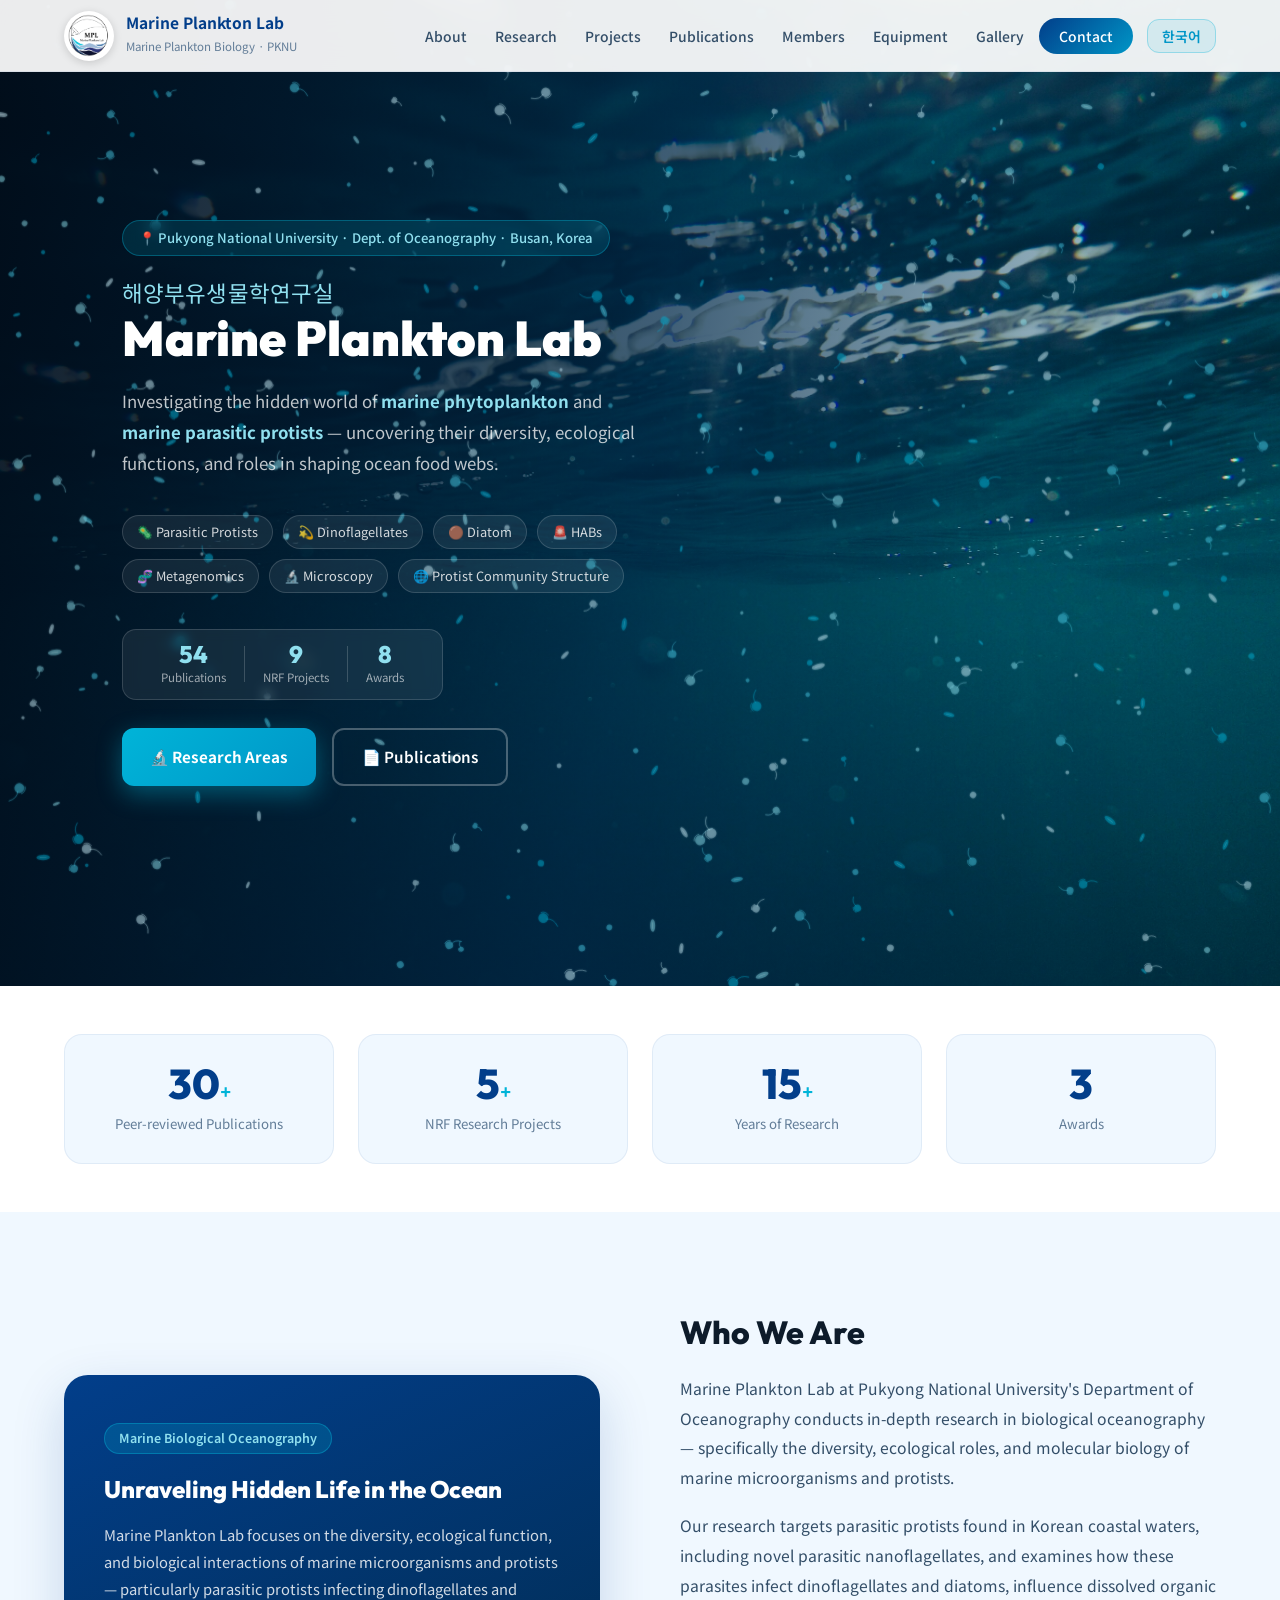
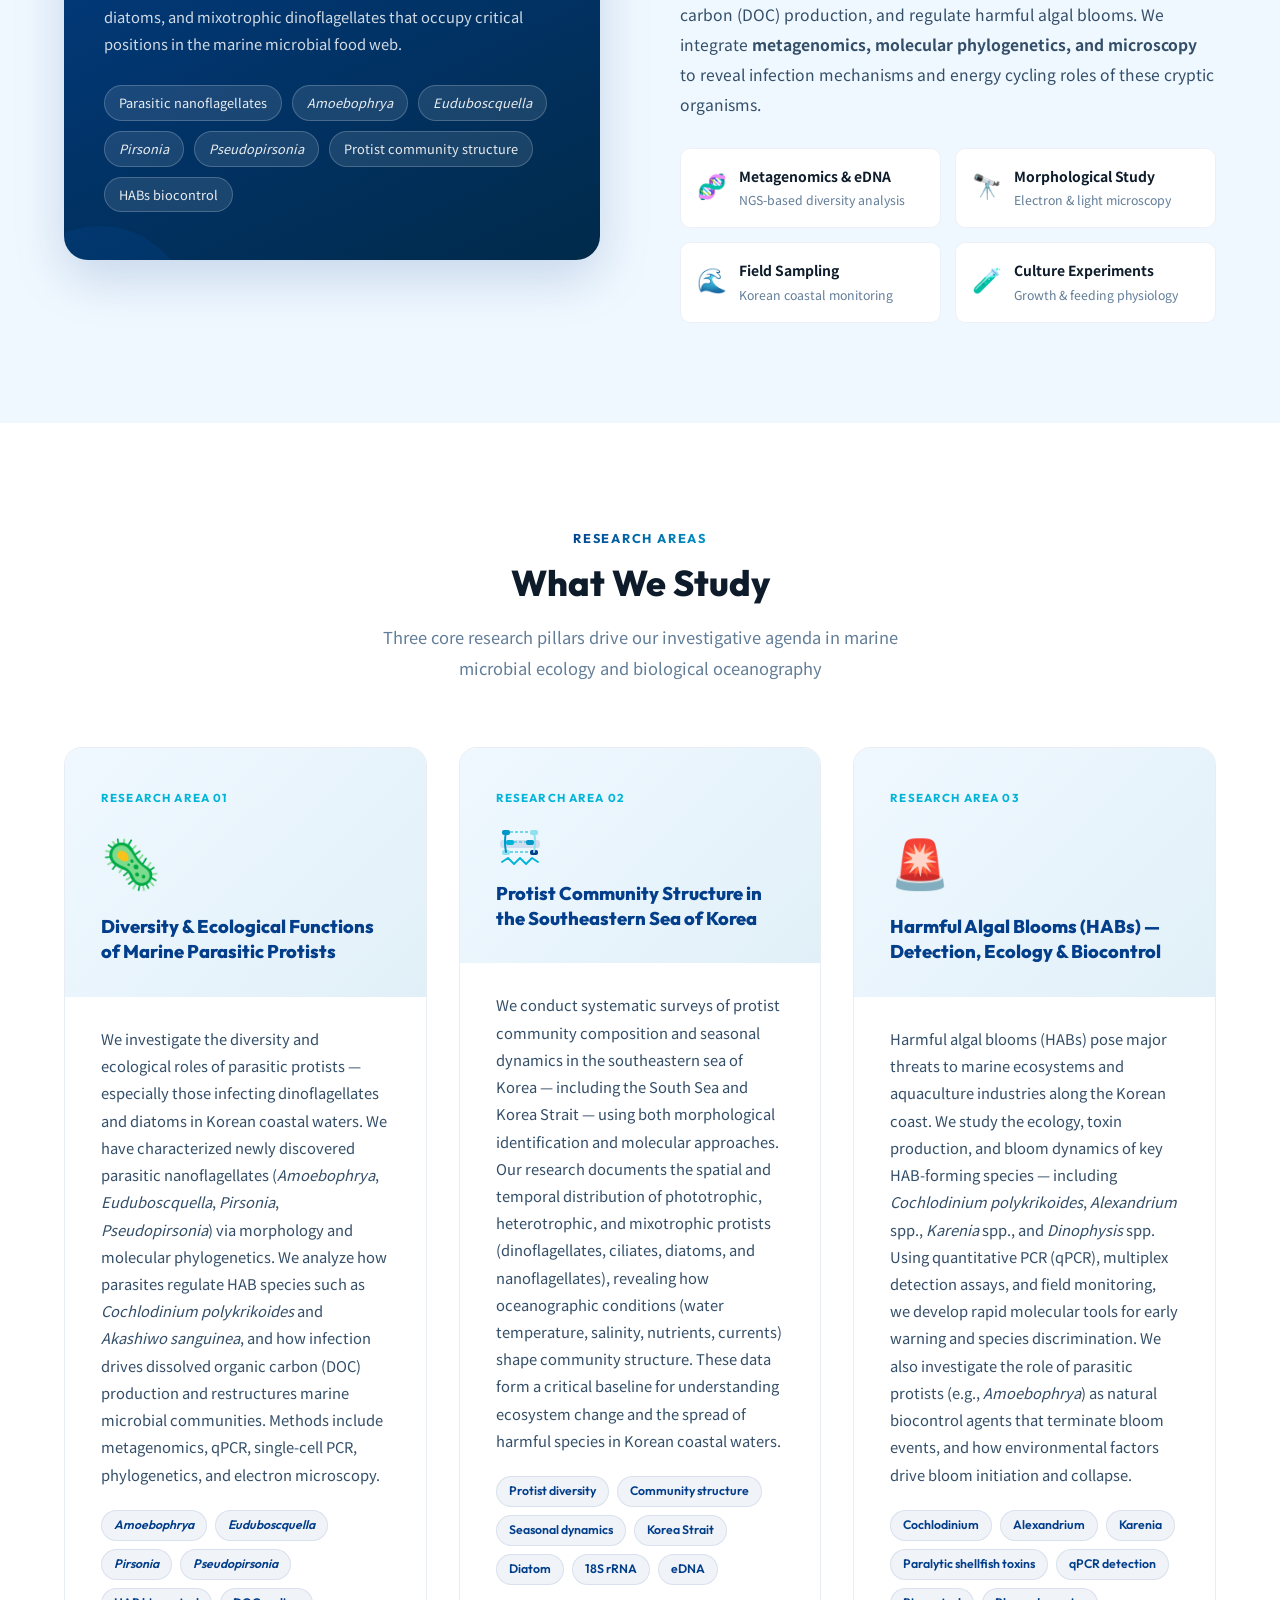
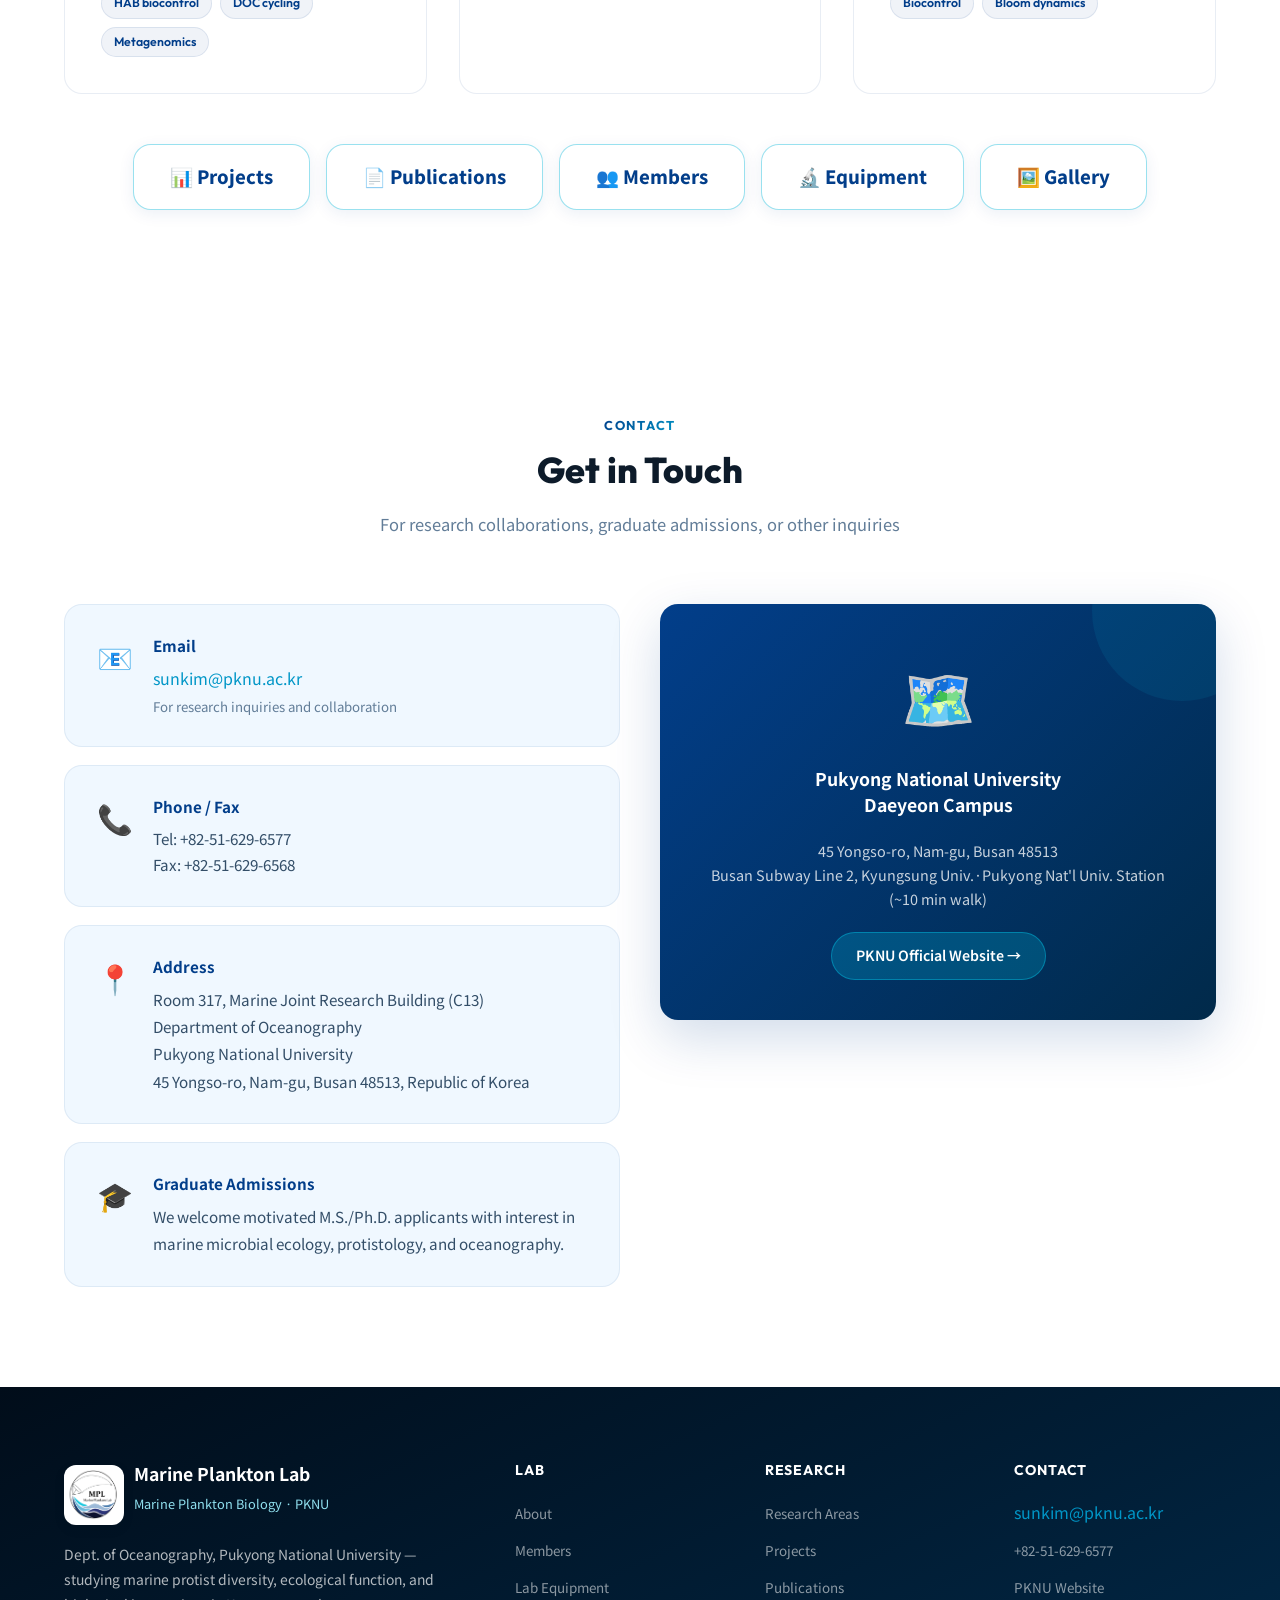
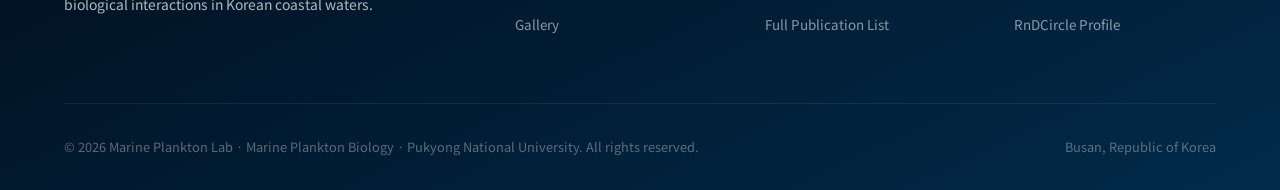
==== commit 25d56820: "3" ====
--- a/index_en.html
+++ b/index_en.html
@@ -84,20 +84,20 @@
         <div class="hero-keywords">
           <div class="hero-kw-row">
             <span class="hero-kw">🦠 Parasitic Protists</span>
-            <span class="hero-kw">🌀 Dinoflagellates</span>
+            <span class="hero-kw">💫 Dinoflagellates</span>
             <span class="hero-kw">🟤 Diatom</span>
             <span class="hero-kw">🚨 HABs</span>
           </div>
           <div class="hero-kw-row">
             <span class="hero-kw">🧬 Metagenomics</span>
             <span class="hero-kw">🔬 Microscopy</span>
-            <span class="hero-kw">🌊 Protist Community Structure</span>
+            <span class="hero-kw">🌐 Protist Community Structure</span>
           </div>
         </div>
         <div class="hero-stats-mini">
-          <div class="hsm-item" style="cursor:pointer;" onclick="location.href='pages/publications.html'"><span class="hsm-num">36</span><span class="hsm-lbl">Publications</span></div>
+          <div class="hsm-item" style="cursor:pointer;" onclick="location.href='pages/publications.html'"><span class="hsm-num">54</span><span class="hsm-lbl">Publications</span></div>
           <div class="hsm-divider"></div>
-          <div class="hsm-item" style="cursor:pointer;" onclick="location.href='pages/projects.html'"><span class="hsm-num">7+</span><span class="hsm-lbl">NRF Projects</span></div>
+          <div class="hsm-item" style="cursor:pointer;" onclick="location.href='pages/projects.html'"><span class="hsm-num">9</span><span class="hsm-lbl">NRF Projects</span></div>
           <div class="hsm-divider"></div>
           <div class="hsm-item" style="cursor:pointer;" onclick="location.href='pages/awards.html'"><span class="hsm-num">8</span><span class="hsm-lbl">Awards</span></div>
         </div>
@@ -119,11 +119,11 @@
   <section class="stats-bar" id="stats">
     <div class="stats-grid">
       <div class="stat-item fade-in" style="cursor:pointer;" onclick="location.href='pages/publications.html'">
-        <div class="stat-value"><span class="count" data-target="36">0</span><span class="stat-unit">+</span></div>
+        <div class="stat-value"><span class="count" data-target="54">0</span><span class="stat-unit">+</span></div>
         <div class="stat-label">Peer-reviewed Publications</div>
       </div>
       <div class="stat-item fade-in" style="transition-delay:.1s; cursor:pointer;" onclick="location.href='pages/projects.html'">
-        <div class="stat-value"><span class="count" data-target="7">0</span><span class="stat-unit">+</span></div>
+        <div class="stat-value"><span class="count" data-target="9">0</span><span class="stat-unit">+</span></div>
         <div class="stat-label">NRF Research Projects</div>
       </div>
       <div class="stat-item fade-in" style="transition-delay:.2s">
--- a/css/style.css
+++ b/css/style.css
@@ -1858,6 +1858,32 @@
     display: flex;
   }
 
+  .hero-stats-mini {
+    padding: 10px 14px;
+    border-radius: 12px;
+    margin-bottom: 20px;
+  }
+
+  .hsm-item {
+    padding: 0 12px;
+  }
+
+  .hsm-num {
+    font-size: 1.3rem;
+  }
+
+  .hsm-lbl {
+    font-size: 0.68rem;
+  }
+
+  .stat-value {
+    font-size: 2.1rem;
+  }
+
+  .stat-unit {
+    font-size: 1.1rem;
+  }
+
   .prof-edu {
     grid-template-columns: 1fr;
   }
@@ -1878,6 +1904,35 @@
 @media (max-width: 480px) {
   .stats-grid {
     grid-template-columns: 1fr 1fr;
+    gap: 16px;
+  }
+
+  .stat-item {
+    padding: 20px 12px;
+  }
+
+  .stat-value {
+    font-size: 1.8rem;
+  }
+
+  .stat-label {
+    font-size: 0.78rem;
+  }
+
+  .hero-stats-mini {
+    padding: 8px 10px;
+  }
+
+  .hsm-item {
+    padding: 0 8px;
+  }
+
+  .hsm-num {
+    font-size: 1.15rem;
+  }
+
+  .hsm-lbl {
+    font-size: 0.62rem;
   }
 
   .nav-brand-text {
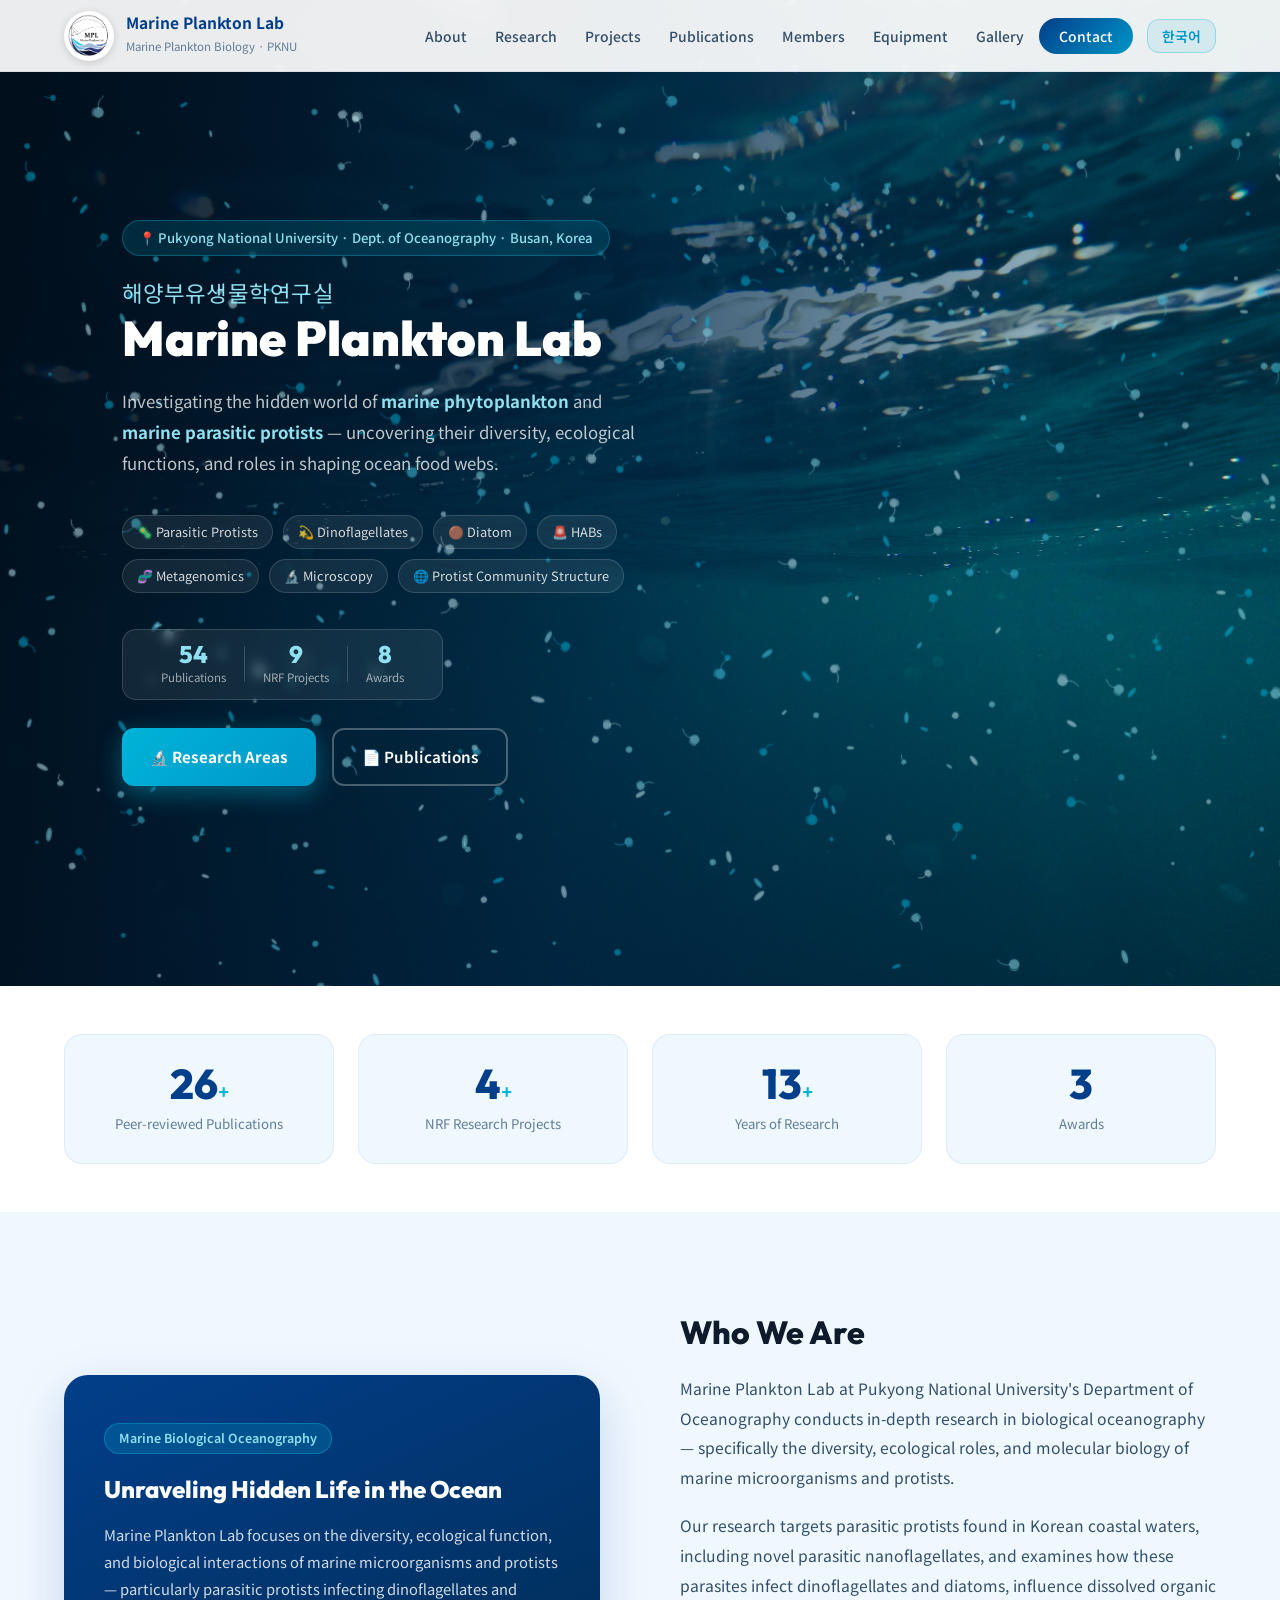
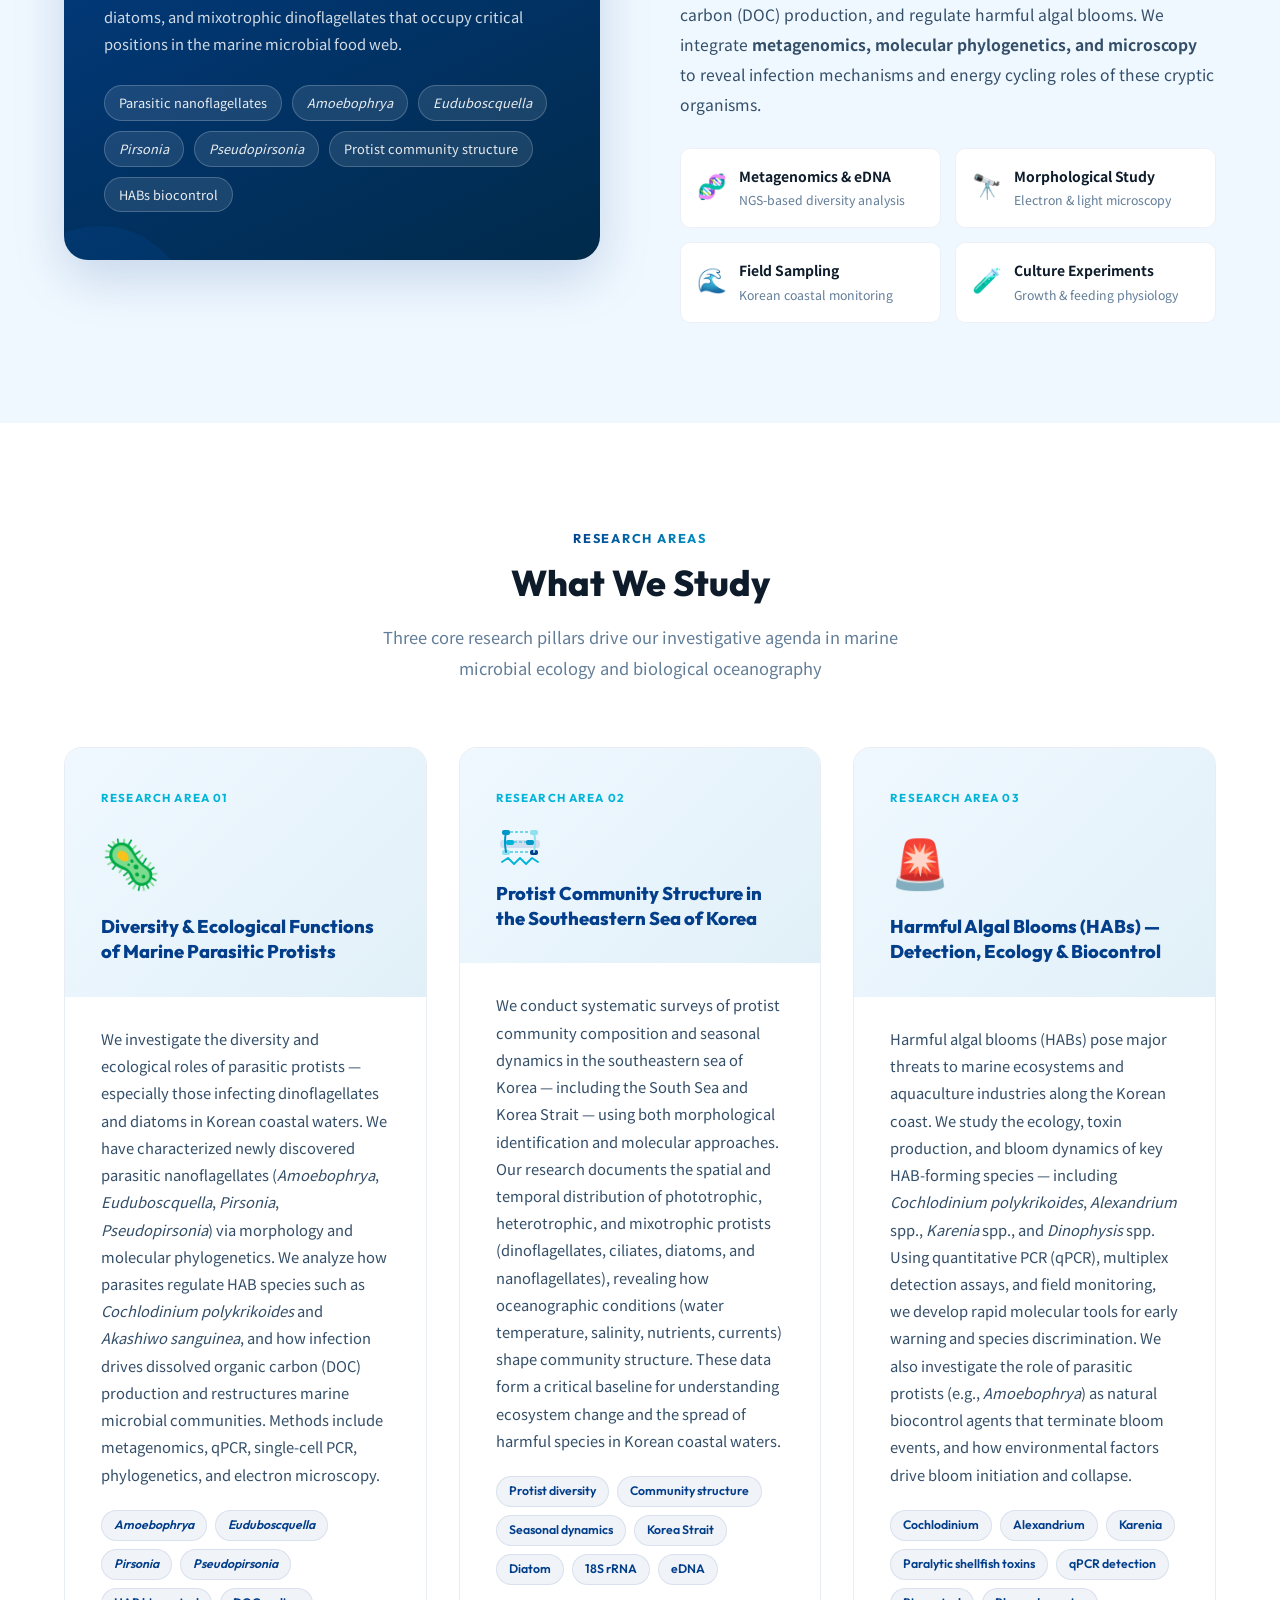
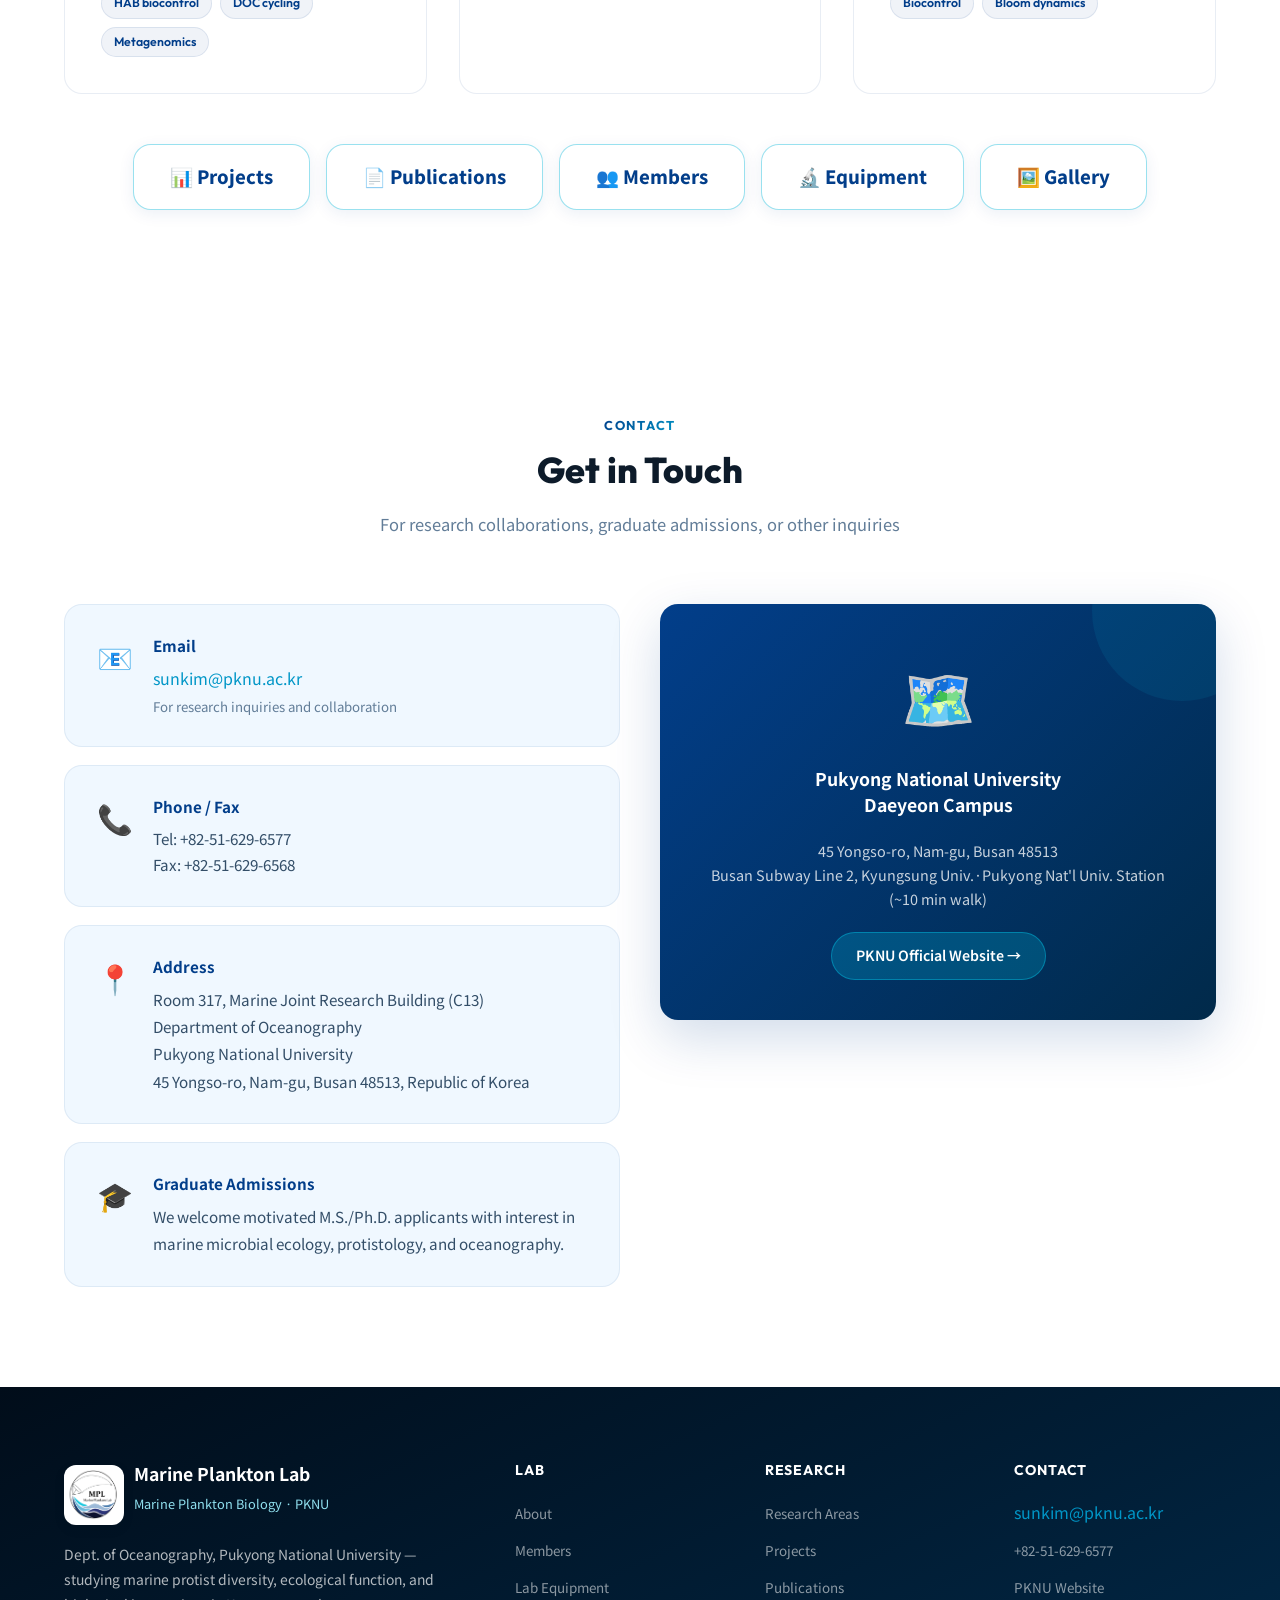
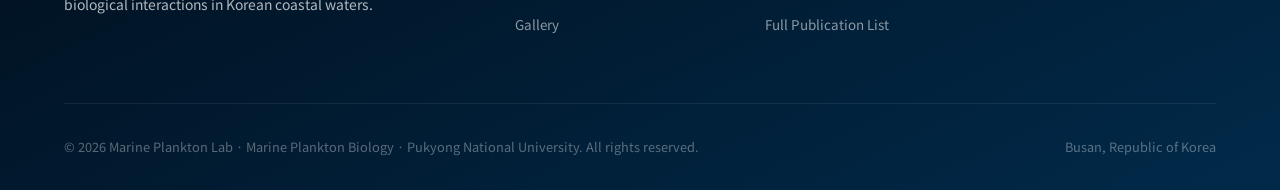
==== commit 57805a68: "revision" ====
--- a/index_en.html
+++ b/index_en.html
@@ -5,7 +5,8 @@
   <meta charset="UTF-8" />
   <meta name="viewport" content="width=device-width, initial-scale=1.0" />
   <!-- Security Headers for GitHub Pages -->
-  <meta http-equiv="Content-Security-Policy" content="upgrade-insecure-requests; default-src 'self' 'unsafe-inline' 'unsafe-eval' https: data:;" />
+  <meta http-equiv="Content-Security-Policy"
+    content="upgrade-insecure-requests; default-src 'self' 'unsafe-inline' 'unsafe-eval' https: data:;" />
   <meta http-equiv="X-Content-Type-Options" content="nosniff" />
   <meta name="referrer" content="strict-origin-when-cross-origin" />
   <title>Marine Plankton Lab | PKNU</title>
@@ -95,11 +96,14 @@
           </div>
         </div>
         <div class="hero-stats-mini">
-          <div class="hsm-item" style="cursor:pointer;" onclick="location.href='pages/publications.html'"><span class="hsm-num">54</span><span class="hsm-lbl">Publications</span></div>
+          <div class="hsm-item" style="cursor:pointer;" onclick="location.href='pages/publications.html'"><span
+              class="hsm-num">54</span><span class="hsm-lbl">Publications</span></div>
           <div class="hsm-divider"></div>
-          <div class="hsm-item" style="cursor:pointer;" onclick="location.href='pages/projects.html'"><span class="hsm-num">9</span><span class="hsm-lbl">NRF Projects</span></div>
+          <div class="hsm-item" style="cursor:pointer;" onclick="location.href='pages/projects.html'"><span
+              class="hsm-num">9</span><span class="hsm-lbl">NRF Projects</span></div>
           <div class="hsm-divider"></div>
-          <div class="hsm-item" style="cursor:pointer;" onclick="location.href='pages/awards.html'"><span class="hsm-num">8</span><span class="hsm-lbl">Awards</span></div>
+          <div class="hsm-item" style="cursor:pointer;" onclick="location.href='pages/awards.html'"><span
+              class="hsm-num">8</span><span class="hsm-lbl">Awards</span></div>
         </div>
         <div class="hero-actions">
           <a href="#research" class="btn-primary">🔬 Research Areas</a>
@@ -122,7 +126,8 @@
         <div class="stat-value"><span class="count" data-target="54">0</span><span class="stat-unit">+</span></div>
         <div class="stat-label">Peer-reviewed Publications</div>
       </div>
-      <div class="stat-item fade-in" style="transition-delay:.1s; cursor:pointer;" onclick="location.href='pages/projects.html'">
+      <div class="stat-item fade-in" style="transition-delay:.1s; cursor:pointer;"
+        onclick="location.href='pages/projects.html'">
         <div class="stat-value"><span class="count" data-target="9">0</span><span class="stat-unit">+</span></div>
         <div class="stat-label">NRF Research Projects</div>
       </div>
@@ -130,7 +135,8 @@
         <div class="stat-value"><span class="count" data-target="27">0</span><span class="stat-unit">+</span></div>
         <div class="stat-label">Years of Research</div>
       </div>
-      <div class="stat-item fade-in" style="transition-delay:.3s; cursor:pointer;" onclick="location.href='pages/awards.html'">
+      <div class="stat-item fade-in" style="transition-delay:.3s; cursor:pointer;"
+        onclick="location.href='pages/awards.html'">
         <div class="stat-value"><span class="count" data-target="8">0</span></div>
         <div class="stat-label">Awards</div>
       </div>
@@ -351,7 +357,8 @@
             <div style="font-size:1.8rem;">📧</div>
             <div>
               <h4>Email</h4>
-              <a href="#" class="em-lock" data-em="c3Vua2ltQHBrbnUuYWMua3I=" style="color:var(--teal); font-size:1rem;"></a>
+              <a href="#" class="em-lock" data-em="c3Vua2ltQHBrbnUuYWMua3I="
+                style="color:var(--teal); font-size:1rem;"></a>
               <p style="color:var(--text-light); font-size:0.83rem; margin-top:4px;">For research inquiries and
                 collaboration</p>
             </div>
@@ -360,7 +367,9 @@
             <div style="font-size:1.8rem;">📞</div>
             <div>
               <h4>Phone / Fax</h4>
-              <p style="color:var(--text-mid); font-size:0.95rem;">Tel: <span class="enc-text" data-val="KzgyLTUxLTYyOS02NTc3"></span><br>Fax: <span class="enc-text" data-val="KzgyLTUxLTYyOS02NTY4"></span></p>
+              <p style="color:var(--text-mid); font-size:0.95rem;">Tel: <span class="enc-text"
+                  data-val="KzgyLTUxLTYyOS02NTc3"></span><br>Fax: <span class="enc-text"
+                  data-val="KzgyLTUxLTYyOS02NTY4"></span></p>
             </div>
           </div>
           <div class="contact-card">
@@ -440,11 +449,11 @@
         <div class="footer-col">
           <h4>Contact</h4>
           <ul>
-            <li><a href="#" class="em-lock" data-em="c3Vua2ltQHBrbnUuYWMua3I=" style="color:var(--teal); font-size:1rem;"></a></li>
-            <li><a href="#" class="enc-link" data-prefix="tel:" data-val="KzgyNTE2Mjk2NTc3" data-text="KzgyLTUxLTYyOS02NTc3"></a></li>
+            <li><a href="#" class="em-lock" data-em="c3Vua2ltQHBrbnUuYWMua3I="
+                style="color:var(--teal); font-size:1rem;"></a></li>
+            <li><a href="#" class="enc-link" data-prefix="tel:" data-val="KzgyNTE2Mjk2NTc3"
+                data-text="KzgyLTUxLTYyOS02NTc3"></a></li>
             <li><a href="https://www.pknu.ac.kr" target="_blank">PKNU Website</a></li>
-            <li><a href="https://app.rndcircle.io/lab/45056e42-fcaa-4c90-a55e-70f5f94de7d1" target="_blank">RnDCircle
-                Profile</a></li>
           </ul>
         </div>
       </div>
@@ -459,4 +468,4 @@
   <script src="js/main.js"></script>
 </body>
 
-</html>
+</html>
